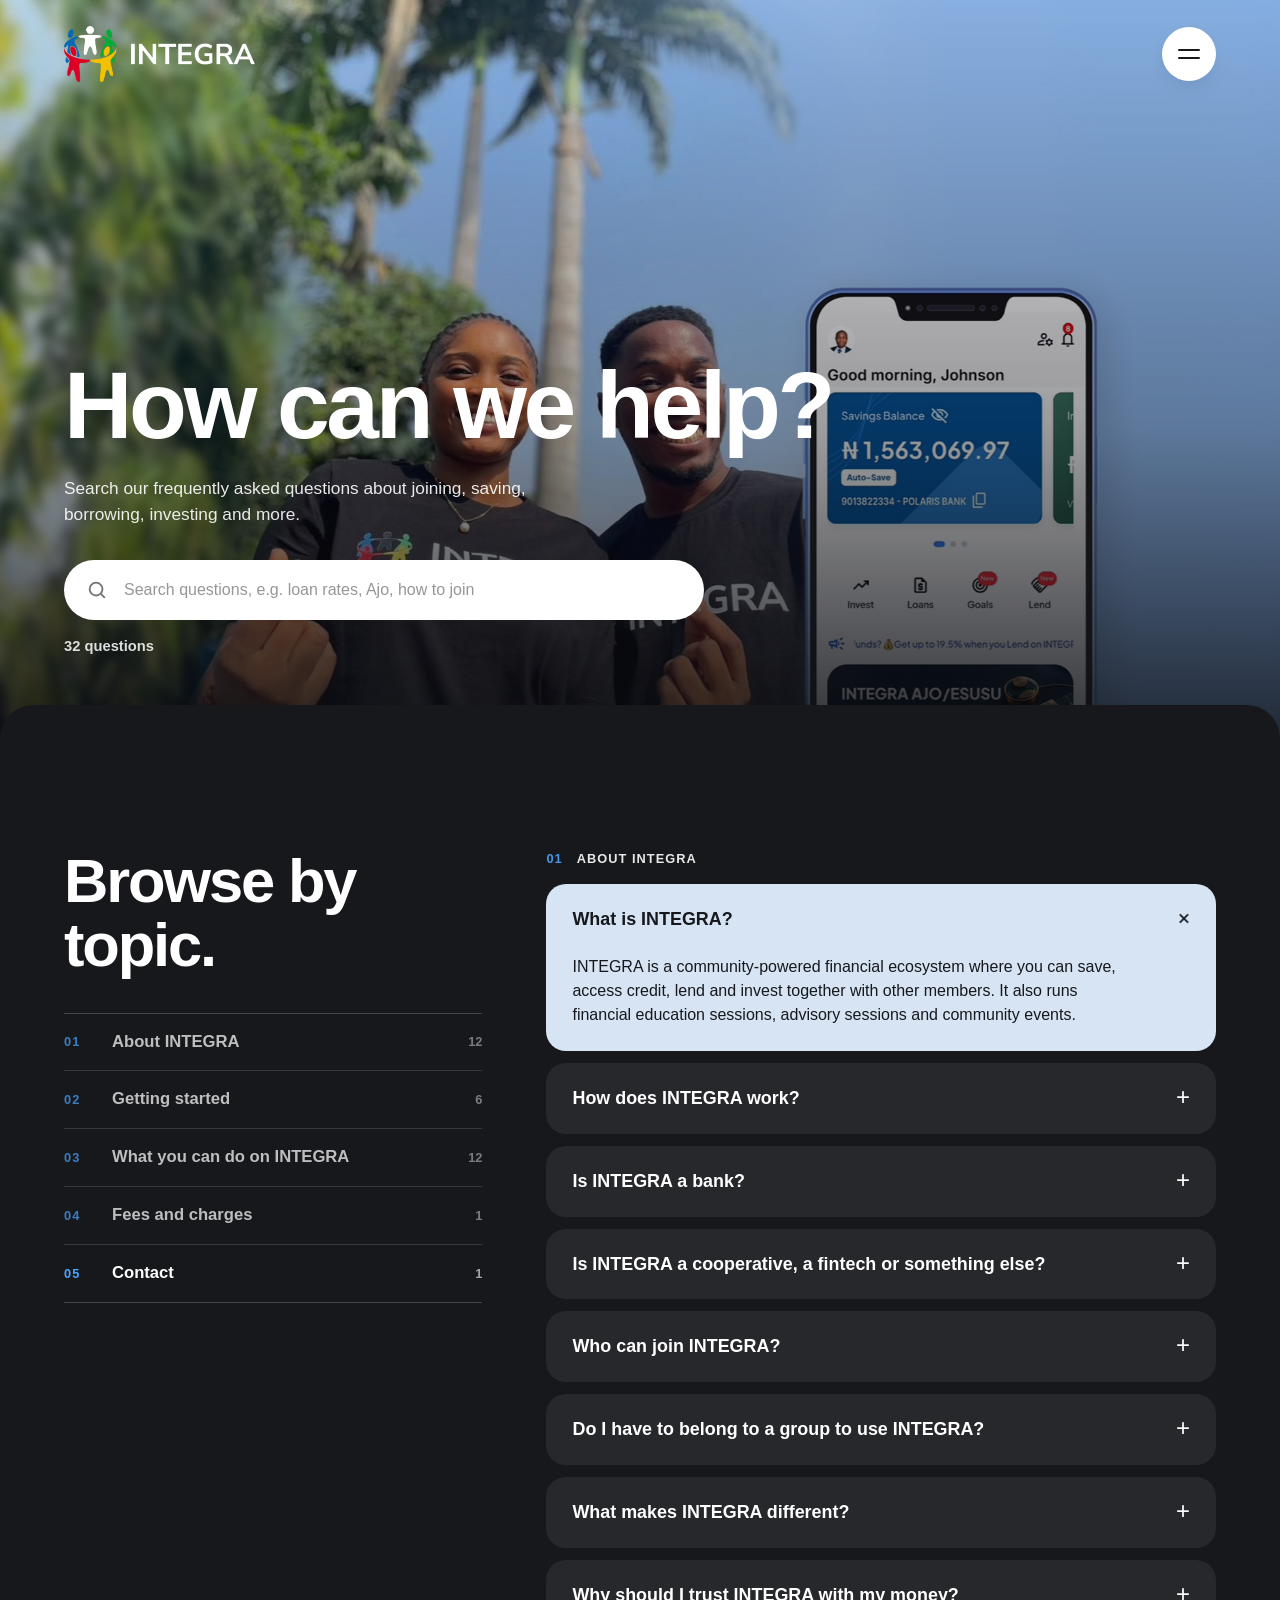
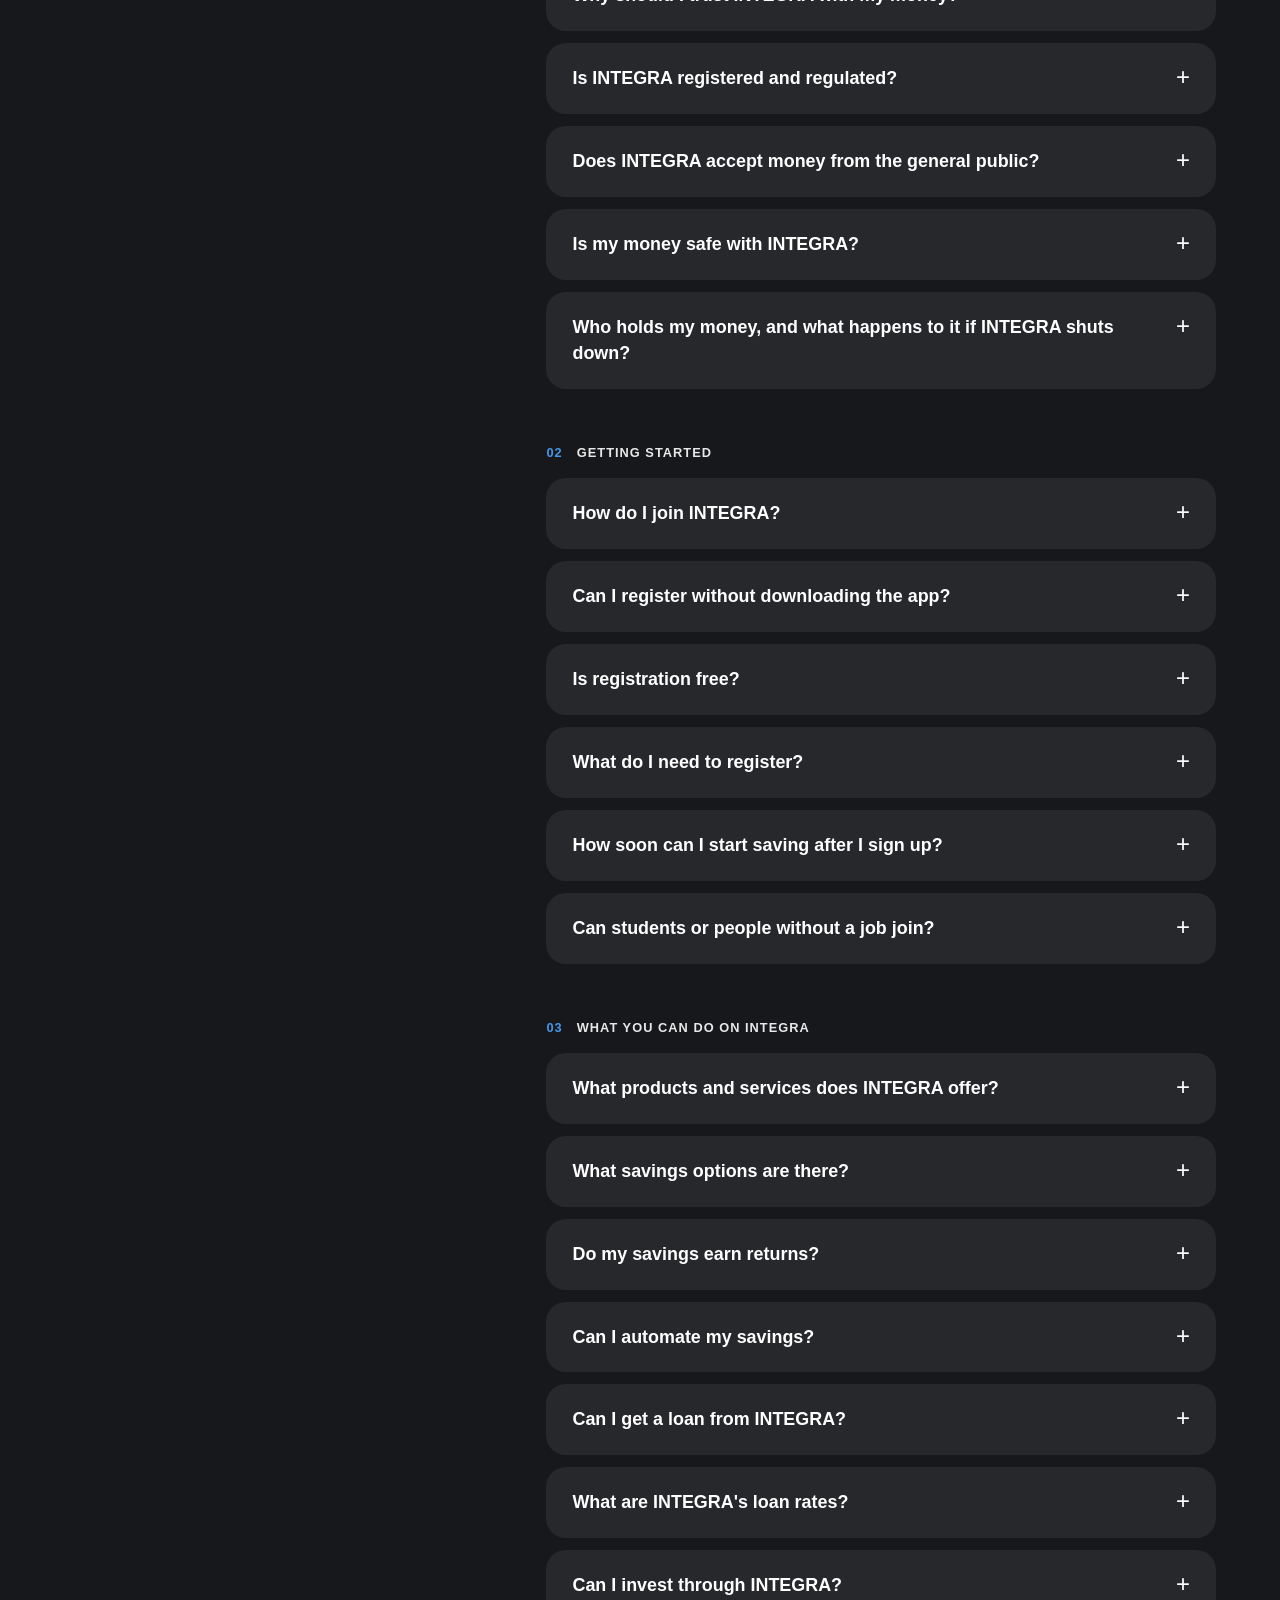
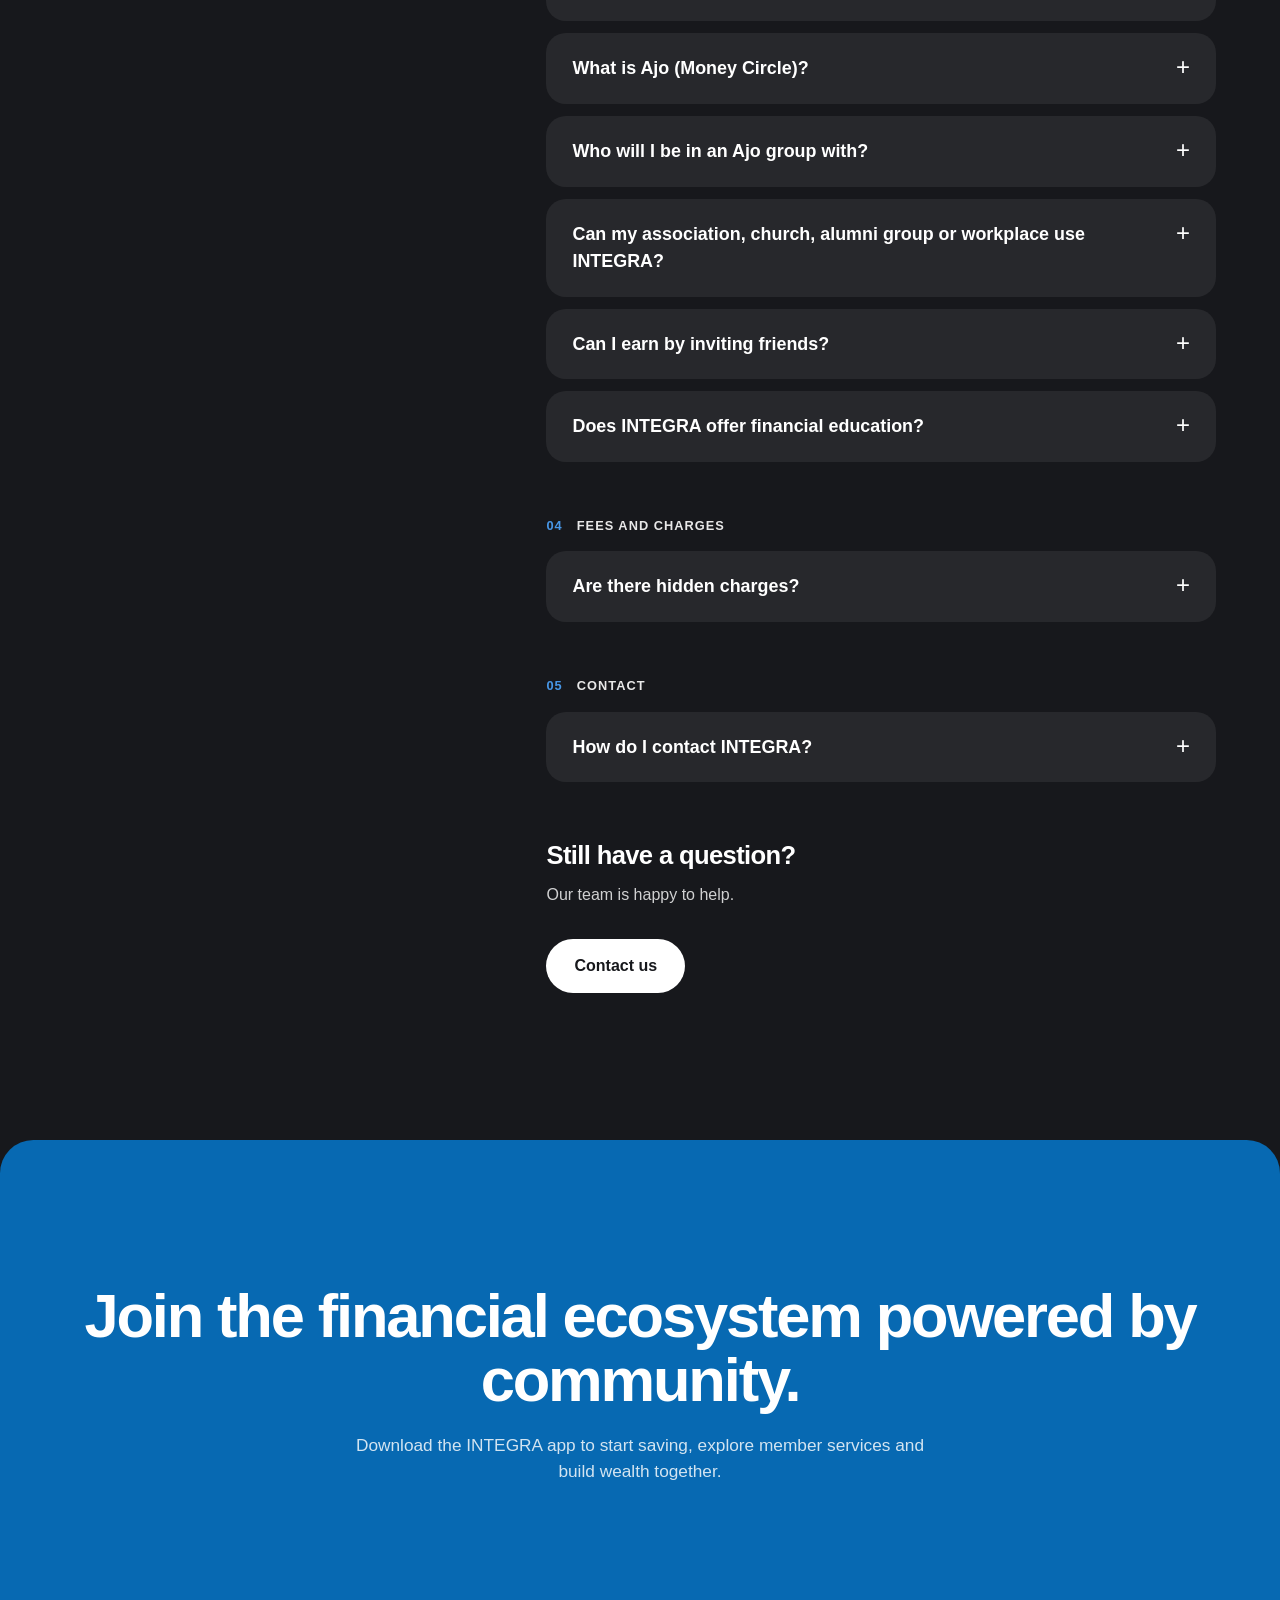
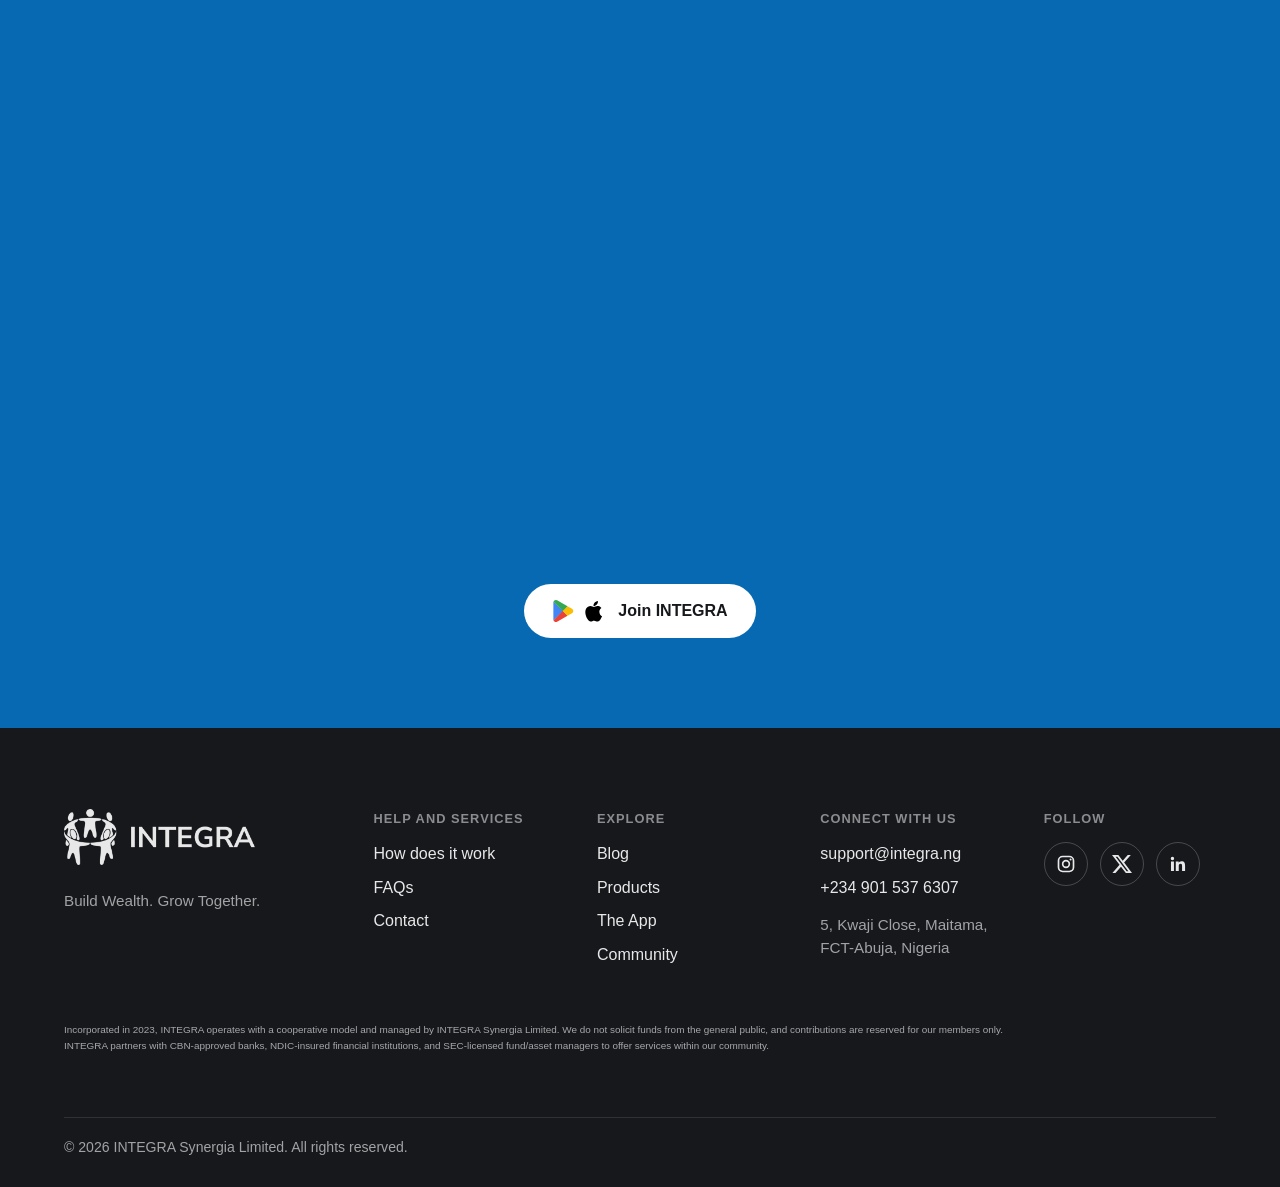
==== faq.html @ 20a22e6a "faq add" ====
<!doctype html>
<html lang="en">
<head>
<meta charset="utf-8">
<meta name="viewport" content="width=device-width,initial-scale=1,viewport-fit=cover">
<title>FAQs | INTEGRA</title>
<meta name="description" content="Answers to common questions about INTEGRA: joining, savings, loans, investments, Ajo money circles, fees and how to contact us.">
<link rel="icon" href="https://re-integra.vercel.app/integra-icon-colour.svg">
<link rel="preconnect" href="https://fonts.googleapis.com">
<link rel="preconnect" href="https://fonts.gstatic.com" crossorigin>
<link rel="stylesheet" href="https://fonts.googleapis.com/css2?family=Plus+Jakarta+Sans:wght@400;500;600;700&display=swap">
<link rel="stylesheet" href="integra-coop.css">
<link rel="stylesheet" href="faq.css">
</head>
<body>

<header class="top">
  <a class="brand" href="index.html" aria-label="INTEGRA CO-OP home"><img src="integra-lockup-reversed-white-figure.png" alt="" aria-hidden="true"></a>
  <button class="burger" id="burger" aria-label="Open menu" aria-expanded="false"><i></i><i></i></button>
</header>

<!-- MENU -->
<div class="menu" id="menu" role="dialog" aria-label="Menu">
  <div class="m-in">
    <div class="m-cards">
      <a class="m-card m-it" href="#" data-go="stories"><i class="cover" style="background-image:var(--img-event)"></i><span>Meet The Community</span></a>
      <a class="m-card m-it" href="#" data-go="belief"><i class="cover" style="background-image:var(--img-group)"></i><span>How INTEGRA Works</span></a>
      <a class="m-card m-it" href="#" data-go="app"><img src="invest1.jpg" alt="Loan illustration" style="vertical-align: top;"><span>The INTEGRA App</span></a>
    </div>
    <div class="m-cols">
      <div><h4 class="m-it">Explore</h4>
        <a class="m-it" href="#" data-go="hero">Home</a><a class="m-it" href="#" data-go="reach">About Us</a><a class="m-it" href="#" data-go="paths">Products</a>
        <a class="m-it" href="#" data-go="pillars">Community</a><a class="m-it" href="https://integra.ng/blog.html" target="_blank" rel="noopener">Blog</a><a class="m-it" href="contact.html">Contact</a></div>
      <div><h4 class="m-it">Get started</h4>
        <button class="m-it join-integra" type="button">Join INTEGRA</button>
        <h4 class="m-it" style="margin-top:14px">Follow</h4>
        <a class="m-it" href="https://www.instagram.com/integra_ng/" target="_blank" rel="noopener">Instagram</a><a class="m-it" href="https://www.linkedin.com/company/integrang/" target="_blank" rel="noopener">LinkedIn</a></div>
    </div>
  </div>
</div>

<div class="join-modal" id="joinModal" role="dialog" aria-modal="true" aria-labelledby="joinModalTitle" hidden>
  <button class="join-modal-backdrop" type="button" aria-label="Close app options"></button>
  <div class="join-modal-card">
    <button class="join-modal-close" type="button" aria-label="Close">×</button>
    <h2 id="joinModalTitle">Join INTEGRA</h2>
    <p>Choose your app store to download the INTEGRA app and get started.</p>
    <div class="join-modal-options">
      <a href="https://play.google.com/store/apps/details?id=ng.integra.app&hl=en" target="_blank" rel="noopener">
        <img src="play-store.svg" alt="" aria-hidden="true">
        <span><small>Download for</small>Android</span>
      </a>
      <a href="https://apple.co/4t9nuV" target="_blank" rel="noopener">
        <img class="apple-icon" src="apple-store.svg" alt="" aria-hidden="true">
        <span><small>Download for</small>iOS</span>
      </a>
    </div>
  </div>
</div>

<main id="main">

<!-- HERO + SEARCH -->
<section id="faq-hero">
  <div class="hero-photo"><i class="cover" style="background-image:var(--img-event)"></i></div>
  <div class="hero-dim"></div>
  <div class="hero-copy">
    <h1>How can we help?</h1>
    <p class="lede">Search our frequently asked questions about joining, saving, borrowing, investing and more.</p>
    <form class="faq-search" role="search" onsubmit="return false">
      <svg class="s-icon" viewBox="0 0 24 24" aria-hidden="true" focusable="false" fill="none" stroke="currentColor" stroke-width="2" stroke-linecap="round" stroke-linejoin="round"><circle cx="11" cy="11" r="7"/><path d="m20 20-3.5-3.5"/></svg>
      <input id="faqSearch" type="search" placeholder="Search questions, e.g. loan rates, Ajo, how to join" autocomplete="off" spellcheck="false" aria-label="Search frequently asked questions" aria-controls="faqList">
      <button class="faq-clear" id="faqClear" type="button" aria-label="Clear search" hidden>×</button>
    </form>
    <p class="faq-status" id="faqStatus" role="status" aria-live="polite">32 questions</p>
  </div>
</section>

<!-- QUESTIONS -->
<section id="faqs" class="sec top-round">
  <aside class="faq-side">
    <h2>Browse by topic.</h2>
    <nav class="faq-nav" aria-label="FAQ topics">
        <a href="#about" data-cat="about" aria-current="false"><span>01</span>About INTEGRA<em>12</em></a>
        <a href="#getting-started" data-cat="getting-started" aria-current="false"><span>02</span>Getting started<em>6</em></a>
        <a href="#products" data-cat="products" aria-current="false"><span>03</span>What you can do on INTEGRA<em>12</em></a>
        <a href="#fees" data-cat="fees" aria-current="false"><span>04</span>Fees and charges<em>1</em></a>
        <a href="#contact" data-cat="contact" aria-current="false"><span>05</span>Contact<em>1</em></a>
    </nav>
  </aside>

  <div id="faqList">
    <div class="faq-empty" id="faqEmpty" hidden>
      <h3>No results for “<span id="faqEmptyTerm"></span>”</h3>
      <p>Try a different word, or send us your question and the team will get back to you.</p>
      <div class="btns"><a class="btn btn-light" href="contact.html">Contact us</a></div>
    </div>
    <section class="faq-group" id="about" data-cat="about">
      <h3 class="faq-cat"><span>01</span>About INTEGRA</h3>
      <div class="q open"><button type="button" aria-expanded="true" aria-controls="a1"><span class="qt">What is INTEGRA?</span><b>+</b></button><div class="a" id="a1"><p>INTEGRA is a community-powered financial ecosystem where you can save, access credit, lend and invest together with other members. It also runs financial education sessions, advisory sessions and community events.</p></div></div>
      <div class="q"><button type="button" aria-expanded="false" aria-controls="a2"><span class="qt">How does INTEGRA work?</span><b>+</b></button><div class="a" id="a2"><p>You create an account in the app, save, pick a goal or a product, and automate it. You also have access to a community, the financial workshops and the advisory sessions to keep you on track.<br>Members save side by side, borrow from a pool they also contribute to, and invest together in vetted deals.</p></div></div>
      <div class="q"><button type="button" aria-expanded="false" aria-controls="a3"><span class="qt">Is INTEGRA a bank?</span><b>+</b></button><div class="a" id="a3"><p>No. INTEGRA is not a commercial bank. It partners with CBN-approved banks, NDIC-insured financial institutions and SEC-licensed fund or asset managers to offer services within its community.</p></div></div>
      <div class="q"><button type="button" aria-expanded="false" aria-controls="a4"><span class="qt">Is INTEGRA a cooperative, a fintech or something else?</span><b>+</b></button><div class="a" id="a4"><p>INTEGRA operates under a cooperative model and is managed by INTEGRA Synergia Limited, which was incorporated in 2023.</p></div></div>
      <div class="q"><button type="button" aria-expanded="false" aria-controls="a5"><span class="qt">Who can join INTEGRA?</span><b>+</b></button><div class="a" id="a5"><p>Anyone who gives accurate personal and identification details and agrees to INTEGRA's rules. Groups such as cooperatives, unions, professional networks, faith-based groups, workplace groups, alumni groups and social or investment clubs can also use INTEGRA. Each product has its own eligibility rules.</p></div></div>
      <div class="q"><button type="button" aria-expanded="false" aria-controls="a6"><span class="qt">Do I have to belong to a group to use INTEGRA?</span><b>+</b></button><div class="a" id="a6"><p>No. You can use the products available to your account on your own. Some group products and programmes have their own requirements.</p></div></div>
      <div class="q"><button type="button" aria-expanded="false" aria-controls="a7"><span class="qt">What makes INTEGRA different?</span><b>+</b></button><div class="a" id="a7"><p>It puts savings, credit, lending, investment opportunities, financial education and community in one app, so you save and borrow alongside people working toward similar goals.</p></div></div>
      <div class="q"><button type="button" aria-expanded="false" aria-controls="a8"><span class="qt">Why should I trust INTEGRA with my money?</span><b>+</b></button><div class="a" id="a8"><p>INTEGRA was incorporated in 2023 and is managed by INTEGRA Synergia Limited. We currently have 500+ members and our loans have performed 100% since it started. Every product has its own terms and risks, so read them before you commit money.</p></div></div>
      <div class="q"><button type="button" aria-expanded="false" aria-controls="a9"><span class="qt">Is INTEGRA registered and regulated?</span><b>+</b></button><div class="a" id="a9"><p>INTEGRA was incorporated in 2023 and is managed by INTEGRA Synergia Limited.<br>INTEGRA has a Money Lenders License and also registered to perform as a cooperative.</p></div></div>
      <div class="q"><button type="button" aria-expanded="false" aria-controls="a10"><span class="qt">Does INTEGRA accept money from the general public?</span><b>+</b></button><div class="a" id="a10"><p>No. Contributions are reserved for members only, and INTEGRA does not solicit funds from the general public.</p></div></div>
      <div class="q"><button type="button" aria-expanded="false" aria-controls="a11"><span class="qt">Is my money safe with INTEGRA?</span><b>+</b></button><div class="a" id="a11"><p>Yes. Your funds are protected with bank-grade security on the app, held with licensed custodians, and never mixed with INTEGRA's operational funds.</p></div></div>
      <div class="q"><button type="button" aria-expanded="false" aria-controls="a12"><span class="qt">Who holds my money, and what happens to it if INTEGRA shuts down?</span><b>+</b></button><div class="a" id="a12"><p>INTEGRA partners with CBN-approved banks, NDIC-insured financial institutions, and SEC-licensed fund/asset managers to offer services within our community.</p></div></div>
    </section>
    <section class="faq-group" id="getting-started" data-cat="getting-started">
      <h3 class="faq-cat"><span>02</span>Getting started</h3>
      <div class="q"><button type="button" aria-expanded="false" aria-controls="a13"><span class="qt">How do I join INTEGRA?</span><b>+</b></button><div class="a" id="a13"><p>Download the INTEGRA app from the Google Play Store or Apple App Store. Create your account, enter your personal details and complete identity verification.</p></div></div>
      <div class="q"><button type="button" aria-expanded="false" aria-controls="a14"><span class="qt">Can I register without downloading the app?</span><b>+</b></button><div class="a" id="a14"><p>Yes. You can register on the web app at <a href="https://integra.ng/app" target="_blank" rel="noopener">integra.ng/app</a>. Note that the features on the web app are few, so for a full experience, we recommend you download the app.</p></div></div>
      <div class="q"><button type="button" aria-expanded="false" aria-controls="a15"><span class="qt">Is registration free?</span><b>+</b></button><div class="a" id="a15"><p>Yes. There is no registration fee. Charges on specific products are separate and shown in each product's terms.</p></div></div>
      <div class="q"><button type="button" aria-expanded="false" aria-controls="a16"><span class="qt">What do I need to register?</span><b>+</b></button><div class="a" id="a16"><p>Basic personal information. You may also be asked for extra documents to verify your identity or further authenticate your credit score/financial history.</p></div></div>
      <div class="q"><button type="button" aria-expanded="false" aria-controls="a17"><span class="qt">How soon can I start saving after I sign up?</span><b>+</b></button><div class="a" id="a17"><p>You can log in to your dashboard straight away. Your INTEGRA account number appears there within a few minutes, though in rare cases it can take a few hours. Your membership becomes fully active once the account number is issued.</p></div></div>
      <div class="q"><button type="button" aria-expanded="false" aria-controls="a18"><span class="qt">Can students or people without a job join?</span><b>+</b></button><div class="a" id="a18"><p>People at different stages of their financial journey can create an account, subject to current onboarding rules. Access to specific products depends on each product's eligibility requirements.</p></div></div>
    </section>
    <section class="faq-group" id="products" data-cat="products">
      <h3 class="faq-cat"><span>03</span>What you can do on INTEGRA</h3>
      <div class="q"><button type="button" aria-expanded="false" aria-controls="a19"><span class="qt">What products and services does INTEGRA offer?</span><b>+</b></button><div class="a" id="a19"><p>INTEGRA offers:<br>- Savings: Personal Savings with Dividends, Goal Savings, AutoSave and Member Fixed Savings (MFS)<br>- Group saving: Money Circle (Ajo/Esusu) and Shared Accounts<br>- Borrowing and lending: personal loans, business loans and Lend &amp; Earn<br>- Learning: MoneyWise, Open House sessions, Business LaunchPad, Wealth Seminars, Financial Advisory Sessions and the #IntentionalYou series<br>- Refer &amp; Earn, and INTEGRA for Groups for organisations</p></div></div>
      <div class="q"><button type="button" aria-expanded="false" aria-controls="a20"><span class="qt">What savings options are there?</span><b>+</b></button><div class="a" id="a20"><p>Personal Savings with Dividends builds your savings over time and pays dividends yearly.<br>Goal Savings helps you save toward a target such as rent or school fees.<br>AutoSave automates your contributions with tenured returns.<br>Member Fixed Savings (MFS) lets you set aside an amount for a chosen period with interests.</p></div></div>
      <div class="q"><button type="button" aria-expanded="false" aria-controls="a21"><span class="qt">Do my savings earn returns?</span><b>+</b></button><div class="a" id="a21"><p>Yes. Savings with Dividends pays yearly dividends that depend on INTEGRA's annual performance, and the average over the past three years has been 22%. Goal Savings is 18% and Member Fixed Savings (MFS) is up to 22.5%, subject to product terms. Note that rates can change for members, so confirm the current rate in the app before you save.</p></div></div>
      <div class="q"><button type="button" aria-expanded="false" aria-controls="a22"><span class="qt">Can I automate my savings?</span><b>+</b></button><div class="a" id="a22"><p>AutoSave lets you pick an amount and a schedule and authorise INTEGRA to deduct it, so saving happens automatically.</p></div></div>
      <div class="q"><button type="button" aria-expanded="false" aria-controls="a23"><span class="qt">Can I get a loan from INTEGRA?</span><b>+</b></button><div class="a" id="a23"><p>Eligible members can, after an assessment. Approval is not automatic. For a personal loan you need an active account, completed identity verification and at least six months of consistent savings.</p></div></div>
      <div class="q"><button type="button" aria-expanded="false" aria-controls="a24"><span class="qt">What are INTEGRA's loan rates?</span><b>+</b></button><div class="a" id="a24"><p>Personal loans for members are priced at 1.5% per month and business loans at 4% per month, subject to the loan agreement/collateral/guarantor, fees and repayment terms.</p></div></div>
      <div class="q"><button type="button" aria-expanded="false" aria-controls="a25"><span class="qt">Can I invest through INTEGRA?</span><b>+</b></button><div class="a" id="a25"><p>INTEGRA offers selected investment and lending opportunities as they become available, such as pooled investments in vetted businesses, sustainable ventures and financial instruments, and Lend &amp; Earn. Each has its own terms and eligibility. INTEGRA guarantees all lending, earning and Ajo payouts.</p></div></div>
      <div class="q"><button type="button" aria-expanded="false" aria-controls="a26"><span class="qt">What is Ajo (Money Circle)?</span><b>+</b></button><div class="a" id="a26"><p>Ajo is a group savings arrangement where members contribute on a schedule and take turns receiving the pooled amount. If 10 people each contribute ₦100,000, the member whose turn it is receives ₦1,000,000. Ajo does not pay interest.</p></div></div>
      <div class="q"><button type="button" aria-expanded="false" aria-controls="a27"><span class="qt">Who will I be in an Ajo group with?</span><b>+</b></button><div class="a" id="a27"><p>People vetted by INTEGRA. Contributions, payout order and payment history are visible to everyone in the group.</p></div></div>
      <div class="q"><button type="button" aria-expanded="false" aria-controls="a28"><span class="qt">Can my association, church, alumni group or workplace use INTEGRA?</span><b>+</b></button><div class="a" id="a28"><p>Yes. INTEGRA for Groups is for cooperatives, associations, alumni groups, faith-based groups, workplace groups and any organisation that collects contributions and lends to its members. It offers member dashboards, personalised savings accounts, loan management, contribution tracking and real-time reporting. Use the "Book A Demo" button on the website or email <a href="mailto:support@integra.ng">support@integra.ng</a>.</p></div></div>
      <div class="q"><button type="button" aria-expanded="false" aria-controls="a29"><span class="qt">Can I earn by inviting friends?</span><b>+</b></button><div class="a" id="a29"><p>Yes. Share your referral link, and you earn a cash reward when your friend joins and completes a first qualifying transaction. There is no limit on how many friends you can refer.</p></div></div>
      <div class="q"><button type="button" aria-expanded="false" aria-controls="a30"><span class="qt">Does INTEGRA offer financial education?</span><b>+</b></button><div class="a" id="a30"><p>Yes. MoneyWise webinars cover budgeting and growing net worth. There are also Open House sessions, Business LaunchPad for entrepreneurs, Wealth Seminars, one-on-one Financial Advisory Sessions and the #IntentionalYou series.</p></div></div>
    </section>
    <section class="faq-group" id="fees" data-cat="fees">
      <h3 class="faq-cat"><span>04</span>Fees and charges</h3>
      <div class="q"><button type="button" aria-expanded="false" aria-controls="a31"><span class="qt">Are there hidden charges?</span><b>+</b></button><div class="a" id="a31"><p>No Hidden Charges. Our system is transparent and all fees and charges are shown in each product's terms before you proceed. Check the terms and the transaction summary before you confirm anything.</p></div></div>
    </section>
    <section class="faq-group" id="contact" data-cat="contact">
      <h3 class="faq-cat"><span>05</span>Contact</h3>
      <div class="q"><button type="button" aria-expanded="false" aria-controls="a32"><span class="qt">How do I contact INTEGRA?</span><b>+</b></button><div class="a" id="a32"><p>Email <a href="mailto:support@integra.ng">support@integra.ng</a>, or call/WhatsApp <a href="tel:+2349015376307">+234 901 537 6307</a>. The office is at 5, Kwaji Close, Maitama, FCT-Abuja. Official social accounts are Instagram @INTEGRA.ng, X @INTEGRA_NG and LinkedIn INTEGRA.ng.</p></div></div>
    </section>

    <div class="faq-cta">
      <h3>Still have a question?</h3>
      <p>Our team is happy to help.</p>
      <div class="btns"><a class="btn btn-light" href="contact.html">Contact us</a></div>
    </div>
  </div>
</section>

<!-- JOIN -->
<section id="join" class="sec top-round">
  <h2>Join the financial ecosystem powered by community.</h2>
  <p class="lede">Download the INTEGRA app to start saving, explore member services and build wealth together.</p>
  <div class="join-img"><i class="cover" style="background-image:url(https://integra.ng/img30.webp)"></i></div>
  <div class="btns">
    <button class="btn btn-light join-integra" type="button"><img class="play-icon" src="play-store.svg" alt="" aria-hidden="true"><img class="apple-icon" src="apple-store.svg" alt="" aria-hidden="true">Join INTEGRA</button>
  </div>
</section>

<footer>
  <div class="f-grid">
    <div><a class="brand" href="index.html"><img src="integra-lockup-white.png" alt="INTEGRA"></a><p>Build Wealth. Grow Together.</p></div>
    <div><h4>Help and services</h4><a href="https://integra.ng/about.html" target="_blank" rel="noopener">How does it work</a><a href="faq.html">FAQs</a><a href="contact.html">Contact</a></div>
    <div><h4>Explore</h4><a href="https://integra.ng/blog.html" target="_blank" rel="noopener">Blog</a><a href="#" data-go="paths">Products</a><a href="#" data-go="app">The App</a><a href="#" data-go="pillars">Community</a></div>
    <div><h4>Connect with us</h4><a href="mailto:support@integra.ng">support@integra.ng</a><a href="tel:+2349015376307">+234 901 537 6307</a><p class="f-address">5, Kwaji Close, Maitama, FCT-Abuja, Nigeria</p></div>
    <div>
      <h4>Follow</h4>
      <div class="f-socials">
        <a href="https://www.instagram.com/integra_ng/" target="_blank" rel="noopener" aria-label="Instagram">
          <svg viewBox="0 0 24 24" aria-hidden="true" focusable="false"><rect x="3" y="3" width="18" height="18" rx="5" fill="none" stroke="currentColor" stroke-width="2"></rect><circle cx="12" cy="12" r="4" fill="none" stroke="currentColor" stroke-width="2"></circle><circle cx="17.5" cy="6.5" r="1.25" fill="currentColor"></circle></svg>
        </a>
        <a href="https://x.com/integra_ng" target="_blank" rel="noopener" aria-label="X">
          <svg viewBox="0 0 24 24" aria-hidden="true" focusable="false"><path fill="currentColor" d="M18.9 1.15h3.68l-8.04 9.19L24 22.85h-7.41l-5.8-7.58-6.64 7.58H.47l8.6-9.83L0 1.15h7.59l5.24 6.93zm-1.29 19.5h2.04L6.49 3.24H4.3z"></path></svg>
        </a>
        <a href="https://www.linkedin.com/company/integrang/" target="_blank" rel="noopener" aria-label="LinkedIn">
          <svg viewBox="0 0 24 24" aria-hidden="true" focusable="false"><path fill="currentColor" d="M20.45 20.45h-3.56v-5.57c0-1.33-.02-3.04-1.85-3.04-1.85 0-2.13 1.45-2.13 2.94v5.67H9.35V9h3.42v1.56h.05c.48-.9 1.64-1.85 3.38-1.85 3.62 0 4.29 2.38 4.29 5.47v6.27zM5.34 7.43a2.06 2.06 0 1 1 0-4.12 2.06 2.06 0 0 1 0 4.12zM3.56 9h3.56v11.45H3.56z"></path></svg>
        </a>
      </div>
    </div>
  </div>
  <div class="f-legal">
    <p style="max-width: 90%; text-wrap:wrap ;">Incorporated in 2023, INTEGRA operates with a cooperative model and managed by INTEGRA Synergia Limited. We do not solicit funds from the general public, and contributions are reserved for our members only.

<br>INTEGRA partners with CBN-approved banks, NDIC-insured financial institutions, and SEC-licensed fund/asset managers to offer services within our community.</p>
  </div>
  <div class="f-bot">&copy; 2026 INTEGRA Synergia Limited. All rights reserved.</div>
</footer>
</main>

<script src="faq.js" defer></script>
</body>
</html>
---- integra-coop.css ----
:root {
  --pale: #e5edf0;
  --paper: #f3f6f8;
  --soft: #d6e4f4;
  --black: #17181c;
  --blue: #0769b2;
  --sky: #4da5fd;
  --ink: #17181c;
  --font:
    "Montserrat", "Helvetica Neue", Arial, system-ui, sans-serif;
  --gx: max(clamp(20px, 5vw, 84px), env(safe-area-inset-left, 0px));
  --head: clamp(84px, 12svh, 110px);
  --ease: cubic-bezier(0.7, 0, 0.2, 1);
  --img-event: url("hero.jpg");
  --img-group: url(https://integra.ng/img30.webp);
}
* {
  box-sizing: border-box;
  margin: 0;
  padding: 0;
}
html {
  background: #17181c;
  overflow-x: clip;
  scrollbar-width: none;
  scroll-behavior: auto;
}
html::-webkit-scrollbar {
  display: none;
}
body {
  font-family: var(--font);
  color: var(--ink);
  overflow-x: clip;
  -webkit-font-smoothing: antialiased;
  line-height: 1.5;
}
a {
  color: inherit;
  text-decoration: none;
}
img {
  display: block;
}
:focus-visible {
  outline: 2px solid var(--sky);
  outline-offset: 3px;
}
h1,
h2 {
  font-weight: 600;
  letter-spacing: -0.035em;
  line-height: 1.04;
}
h1 {
  font-size: clamp(2.5rem, min(7.4vw, 12.5svh), 7rem);
}
h2 {
  font-size: clamp(1.9rem, min(4.8vw, 7.8svh), 4.4rem);
}
.lede {
  font-size: clamp(0.98rem, min(1.35vw, 2.5svh), 1.2rem);
  max-width: 34em;
  margin-top: clamp(0.8rem, 2.4svh, 1.4rem);
  opacity: 0.82;
  font-weight: 500;
}
.btns {
  display: flex;
  flex-wrap: wrap;
  gap: 12px;
  margin-top: clamp(1.2rem, 3.6svh, 2.2rem);
}
.btn {
  display: inline-flex;
  align-items: center;
  gap: 10px;
  height: 54px;
  padding: 0 26px;
  border-radius: 999px;
  font-weight: 600;
  font-size: 1rem;
  border: 2px solid transparent;
  transition:
    transform 0.35s var(--ease),
    background 0.3s,
    color 0.3s;
}
.btn:hover {
  transform: translateY(-2px);
}
.btn svg {
  width: 22px;
  height: 22px;
  flex: none;
}
.btn .play-icon {
  width: 22px;
  height: 22px;
  flex: none;
}
.btn-dark {
  background: var(--black);
  color: #fff;
}
.btn-dark .apple-icon {
  filter: invert(1);
}
.btn-dark:hover {
  background: var(--blue);
}
.btn-light {
  background: #fff;
  color: var(--ink);
}
.btn-light:hover {
  background: var(--soft);
}
.btn-line {
  border-color: currentColor;
}
.btn-line:hover {
  background: rgba(255, 255, 255, 0.14);
}
.cover {
  background-size: cover;
  background-position: center;
  background-repeat: no-repeat;
}

/* ---------- header / dots / menu ---------- */
.top {
  position: fixed;
  z-index: 130;
  top: 0;
  left: 0;
  right: 0;
  height: var(--head);
  display: flex;
  align-items: center;
  justify-content: space-between;
  padding: env(safe-area-inset-top, 0px) var(--gx) 0;
  pointer-events: none;
}
.top > * {
  pointer-events: auto;
}
.brand {
  display: flex;
  background: transparent;
  padding: 0;
  border-radius: 0;
  box-shadow: none;
}
.brand img {
  height: clamp(38px, 6.4svh, 56px);
  width: auto;
}
.apple-icon {
  width: 22px;
  height: 22px;
  margin-right: 2px;
  color: currentColor;
}
.burger {
  width: 54px;
  height: 54px;
  border-radius: 50%;
  border: 0;
  background: #fff;
  cursor: pointer;
  display: grid;
  place-content: center;
  gap: 6px;
  box-shadow: 0 8px 24px -14px rgba(23, 24, 28, 0.35);
}
.burger i {
  display: block;
  width: 22px;
  height: 2px;
  background: var(--ink);
  border-radius: 2px;
  transition: transform 0.6s var(--ease);
}
.burger.open i:first-child {
  transform: translateY(4px) rotate(45deg);
}
.burger.open i:last-child {
  transform: translateY(-4px) rotate(-45deg);
}
.dots {
  position: fixed;
  z-index: 60;
  right: clamp(8px, 1.6vw, 26px);
  top: 50%;
  transform: translateY(-50%);
  display: grid;
  gap: 14px;
}
.dots button {
  width: 7px;
  height: 7px;
  border-radius: 7px;
  border: 0;
  padding: 0;
  background: var(--ui, #fff);
  opacity: 0.35;
  cursor: pointer;
  transition:
    height 0.5s,
    opacity 0.5s,
    background 0.6s;
}
.dots button.on {
  height: 26px;
  opacity: 1;
}
.hint {
  position: fixed;
  z-index: 60;
  right: var(--gx);
  bottom: max(26px, env(safe-area-inset-bottom, 0px));
  font-size: 0.85rem;
  font-weight: 600;
  color: #fff;
  display: flex;
  align-items: center;
  gap: 12px;
  transition: opacity 0.5s;
}
.hint b {
  display: block;
  width: 1px;
  height: 38px;
  background: #fff;
  opacity: 0.6;
}

.menu {
  position: fixed;
  inset: 0;
  z-index: 110;
  background: #14151a;
  color: #fff;
  opacity: 0;
  visibility: hidden;
  transition:
    opacity 0.45s ease,
    visibility 0s 0.45s;
}
.menu.open {
  opacity: 1;
  visibility: visible;
  transition:
    opacity 0.45s ease,
    visibility 0s;
}
.m-card.m-it {
  transform: translateY(60px) scale(0.92);
}
.menu.open .m-card.m-it {
  transform: none;
}
.m-in {
  height: 100%;
  padding: calc(var(--head) + 2svh) var(--gx) 5svh;
  display: grid;
  grid-template-columns: minmax(0, 1.9fr) minmax(0, 1fr);
  gap: clamp(24px, 4.5vw, 72px);
  align-content: center;
}
.m-cards {
  display: flex;
  gap: clamp(10px, 1.4vw, 20px);
}
.m-card {
  position: relative;
  flex: 1;
  min-width: 0;
  height: min(52svh, 470px);
  border-radius: 24px;
  overflow: hidden;
  background: #23252d;
}
.m-card > i,
.m-card > img {
  position: absolute;
  inset: 0;
  width: 100%;
  height: 100%;
  object-fit: cover;
  transition: transform 1.2s var(--ease);
}
.m-card:hover > i,
.m-card:hover > img {
  transform: scale(1.06);
}
.m-card::after {
  content: "";
  position: absolute;
  inset: 0;
  background: linear-gradient(to top, rgba(10, 11, 16, 0.75), transparent 55%);
}
.m-card span {
  position: absolute;
  left: 18px;
  right: 18px;
  bottom: 16px;
  z-index: 2;
  font-weight: 600;
  font-size: 1.02rem;
  line-height: 1.25;
}
.m-cols {
  display: grid;
  grid-template-columns: 1fr 1fr;
  gap: clamp(18px, 3svh, 34px) clamp(18px, 2.5vw, 40px);
  align-content: start;
  align-self: center;
}
.m-cols div {
  display: grid;
  gap: 10px;
  align-content: start;
}
.m-cols h4 {
  font-size: 0.8rem;
  font-weight: 600;
  opacity: 0.5;
  letter-spacing: 0.08em;
  text-transform: uppercase;
  margin-bottom: 4px;
}
.m-cols a {
  font-size: clamp(1rem, 1.5vw, 1.3rem);
  font-weight: 600;
  opacity: 0.92;
  transition:
    opacity 0.3s,
    transform 0.4s var(--ease);
}
.m-cols a:hover {
  opacity: 1;
  transform: translateX(6px);
}
.m-cols button {
  width: fit-content;
  border: 0;
  padding: 0;
  background: none;
  color: #fff;
  font: 600 clamp(1rem, 1.5vw, 1.3rem) var(--font);
  opacity: 0.92;
  cursor: pointer;
  transition:
    opacity 0.3s,
    transform 0.4s var(--ease);
}
.m-cols button:hover {
  opacity: 1;
  transform: translateX(6px);
}
.m-it {
  opacity: 0;
  transform: translateY(40px);
  transition:
    opacity 0.5s,
    transform 0.5s;
}
.menu.open .m-it {
  opacity: 1;
  transform: none;
  transition:
    opacity 0.9s ease calc(0.3s + var(--i) * 0.07s),
    transform 1.1s var(--ease) calc(0.3s + var(--i) * 0.07s);
}

.join-modal {
  position: fixed;
  inset: 0;
  z-index: 220;
  display: grid;
  place-items: center;
  padding: 20px;
}
.join-modal[hidden] { display: none; }
.join-modal-backdrop {
  position: absolute;
  inset: 0;
  border: 0;
  background: rgba(10, 12, 40, 0.72);
  backdrop-filter: blur(10px);
}
.join-modal-card {
  position: relative;
  width: min(440px, 100%);
  border-radius: 24px;
  background: var(--paper);
  color: var(--ink);
  padding: clamp(28px, 5vw, 44px);
  box-shadow: 0 30px 90px rgba(0, 0, 0, 0.28);
}
.join-modal-card h2 {
  margin: 0 0 8px;
  font-size: clamp(1.8rem, 5vw, 2.8rem);
  letter-spacing: -0.04em;
}
.join-modal-card p { margin: 0 0 24px; opacity: 0.68; }
.join-modal-close {
  position: absolute;
  top: 14px;
  right: 14px;
  width: 38px;
  height: 38px;
  border: 0;
  border-radius: 50%;
  background: var(--paper);
  color: var(--ink);
  font-size: 24px;
  line-height: 1;
  cursor: pointer;
}
.join-modal-options {
  display: grid;
  grid-template-columns: 1fr 1fr;
  gap: 12px;
}
.join-modal-options a {
  display: flex;
  align-items: center;
  gap: 10px;
  min-height: 68px;
  border-radius: 14px;
  border: 1px solid rgba(23, 24, 28, 0.1);
  background: #fff;
  color: var(--ink);
  padding: 10px 14px;
  font-weight: 700;
  transition:
    border-color 0.2s ease,
    transform 0.2s ease;
}
.join-modal-options a:hover {
  border-color: var(--blue);
  transform: translateY(-2px);
}
.join-modal-options a:focus-visible {
  outline: 2px solid var(--blue);
  outline-offset: 3px;
}
.join-modal-options a img {
  width: 28px;
  height: 28px;
}
.join-modal-options a .apple-icon {
  width: 26px;
  height: 26px;
  color: #fff;
}
.join-modal-options small {
  display: block;
  font-size: 0.68rem;
  font-weight: 500;
  opacity: 0.68;
}
main,
.dots,
.hint,
.top .brand {
  transition:
    opacity 0.4s ease,
    visibility 0.4s ease;
}
body.menu-open main,
body.menu-open .dots,
body.menu-open .hint,
body.menu-open .top .brand {
  opacity: 0;
  visibility: hidden;
  pointer-events: none;
}

/* ---------- sections ---------- */
main {
  position: relative;
}
.sec {
  position: relative;
  z-index: 1;
}
.pin {
  position: sticky;
  top: 0;
  height: 100svh;
  overflow: hidden;
}
.top-round {
  border-radius: clamp(20px, 2.6vw, 36px) clamp(20px, 2.6vw, 36px) 0 0;
}
#stories,
#faq,
#join,
#pillars {
  margin-top: calc(-1 * clamp(20px, 2.6vw, 36px));
}
#pillars {
  background: var(--black);
  color: #fff;
  padding: clamp(90px, 16svh, 170px) var(--gx) clamp(120px, 20svh, 200px);
  overflow: hidden;
}
#pillars .lede {
  max-width: 30em;
}
.pil {
  display: grid;
  grid-template-columns: 1fr 1.25fr 1fr;
  gap: clamp(12px, 2vw, 28px);
  align-items: start;
  margin-top: clamp(36px, 8svh, 80px);
}
.pil figure {
  position: relative;
  border-radius: 28px;
  overflow: hidden;
  aspect-ratio: 4/5;
  background: #23252d;
}
.pil figure:nth-child(2) {
  aspect-ratio: 3/4;
}
.pil img,
.pil figure > i {
  position: absolute;
  left: 0;
  top: -9%;
  width: 100%;
  height: 118%;
  object-fit: cover;
  background-size: cover;
  background-position: center;
}
.pil figure::after {
  content: "";
  position: absolute;
  inset: 0;
  background: linear-gradient(to top, rgba(10, 11, 16, 0.8), transparent 55%);
}
.pil figcaption {
  position: absolute;
  z-index: 2;
  left: clamp(16px, 1.8vw, 28px);
  right: clamp(16px, 1.8vw, 28px);
  bottom: clamp(16px, 2.6svh, 28px);
}
.pil h3 {
  font-size: clamp(1.1rem, 1.8vw, 1.6rem);
  font-weight: 600;
  letter-spacing: -0.025em;
}
.pil p {
  margin-top: 0.4rem;
  font-size: 0.92rem;
  opacity: 0.85;
  font-weight: 500;
}
.wide {
  position: relative;
  margin: clamp(40px, 9svh, 90px) auto 0;
  width: min(100%, 1240px);
  aspect-ratio: 16/8;
  border-radius: 32px;
  overflow: hidden;
}
.wide i {
  position: absolute;
  left: 0;
  right: 0;
  top: 0;
  height: 100%;
  background-size: cover;
  background-position: center top;
}
.audiences {
  width: min(100%, 1100px);
  margin: clamp(72px, 12svh, 120px) auto 0;
}
.audiences > h2 {
  font-size: clamp(2rem, min(4.2vw, 7svh), 4rem);
}
.audiences > .lede {
  max-width: 38em;
}
.audience-list {
  display: grid;
  grid-template-columns: repeat(2, minmax(0, 1fr));
  column-gap: clamp(24px, 5vw, 72px);
  margin-top: clamp(28px, 5svh, 48px);
  border-top: 1px solid rgba(255, 255, 255, 0.2);
}
.audience-list article {
  display: grid;
  grid-template-columns: 2rem minmax(0, 1fr);
  gap: 16px;
  align-items: start;
  padding: 22px 0;
  border-bottom: 1px solid rgba(255, 255, 255, 0.2);
}
.audience-list article > span {
  padding-top: 0.25rem;
  color: var(--sky);
  font-size: 0.8rem;
  font-weight: 700;
  letter-spacing: 0.08em;
}
.audience-list h3 {
  font-size: clamp(1.05rem, 1.5vw, 1.3rem);
  font-weight: 600;
}
.audience-list p {
  margin-top: 0.35rem;
  font-size: 0.92rem;
  opacity: 0.72;
}
#faq {
  background: var(--black);
  color: #fff;
  padding: clamp(90px, 16svh, 160px) var(--gx) clamp(120px, 20svh, 200px);
  display: grid;
  grid-template-columns: minmax(0, 1fr) minmax(0, 1.6fr);
  gap: clamp(24px, 5vw, 80px);
  align-items: start;
}
.q {
  border-radius: 20px;
  background: rgba(255, 255, 255, 0.07);
  margin-bottom: 12px;
  transition:
    background 0.5s var(--ease),
    color 0.5s;
}
.q.open {
  background: #d6e4f4;
  color: var(--ink);
}
.q button {
  all: unset;
  box-sizing: border-box;
  cursor: pointer;
  width: 100%;
  display: flex;
  justify-content: space-between;
  gap: 20px;
  padding: 22px 26px;
  font-weight: 600;
  font-size: clamp(1rem, 1.4vw, 1.2rem);
}
.q button:focus-visible {
  outline: 2px solid var(--sky);
  outline-offset: 3px;
}
.q b {
  font-weight: 400;
  font-size: 1.5rem;
  line-height: 1;
  transition: transform 0.5s var(--ease);
}
.q.open b {
  transform: rotate(45deg);
}
.q .a {
  display: grid;
  grid-template-rows: 0fr;
  transition: grid-template-rows 0.6s var(--ease);
}
.q.open .a {
  grid-template-rows: 1fr;
}
.q .a p {
  overflow: hidden;
  padding: 0 26px;
  font-weight: 500;
  max-width: 38em;
}
.q.open .a p {
  padding-bottom: 24px;
}
.faq-more {
  display: inline-flex;
  align-items: center;
  gap: 0.55rem;
  margin-top: 10px;
  color: var(--sky);
  font-weight: 600;
}
.faq-more:hover {
  text-decoration: underline;
}
#join {
  margin-top: calc(-1 * clamp(20px, 2.6vw, 36px));
}

/* hero (stays put, next sections slide over it) */
#hero {
  position: sticky;
  top: 0;
  height: 100svh;
  z-index: 0;
  overflow: hidden;
  background: var(--black);
  color: #fff;
}
.hero-photo {
  position: absolute;
  left: 0;
  right: 0;
  top: -30%;
  height: 130%;
  will-change: transform;
}
.hero-photo i {
  position: absolute;
  inset: 0;
  background-position: 42% 78%;
}
.hero-dim {
  position: absolute;
  inset: 0;
  background: linear-gradient(
    to top,
    rgba(10, 11, 16, 0.84) 0%,
    rgba(10, 11, 16, 0.4) 42%,
    rgba(10, 11, 16, 0.1) 100%
  );
}
.hero-shade {
  position: absolute;
  inset: 0;
  background: #0a0b10;
  opacity: 0;
}
.hero-copy {
  position: absolute;
  left: var(--gx);
  right: var(--gx);
  bottom: clamp(36px, 9svh, 96px);
  will-change: transform, opacity;
}
.hero-copy h1 {
  max-width: 10.5em;
}
.hero-copy .lede {
  max-width: 30em;
  opacity: 0.9;
}
.pill {
  display: inline-flex;
  align-items: center;
  gap: 10px;
  height: 42px;
  padding: 0 18px 0 8px;
  border-radius: 999px;
  background: rgba(255, 255, 255, 0.16);
  backdrop-filter: blur(10px);
  -webkit-backdrop-filter: blur(10px);
  color: #fff;
  font-weight: 600;
  font-size: 0.92rem;
  margin-bottom: clamp(0.9rem, 3svh, 1.6rem);
}
.pill i {
  width: 26px;
  height: 26px;
  border-radius: 50%;
  background: var(--blue);
  display: grid;
  place-items: center;
}
.pill svg {
  width: 13px;
  height: 13px;
}

/* belief */
#belief {
  height: 250svh;
  background: #1a2a6c;
  color: #eef1f3;
}
.belief {
  height: 100%;
  display: grid;
  align-content: center;
  padding: var(--head) var(--gx) 70px;
}
.words {
  font-size: clamp(1.7rem, min(4.8vw, 8.4svh), 4.4rem);
  font-weight: 500;
  letter-spacing: -0.04em;
  line-height: 1.14;
  max-width: 20em;
}
.words > * {
  opacity: 0.15;
}
.sh {
  display: inline-block;
  width: 0;
  height: 0;
  margin: 0;
  vertical-align: -0.02em;
  opacity: 0;
  transform-origin: center;
  will-change: width, height, transform, opacity, border-radius;
}
.sh.r {
  border-radius: 50%;
  background: #dd0024;
}
.sh.y {
  border-radius: 1em;
  background: #f2c200;
}
.sh.b {
  border-radius: 1.1em 1.1em 0 0;
  background: #4da5fd;
}
.sh.g {
  border-radius: 0.24em;
  background: #22b35e;
}
.own {
  position: absolute;
  left: var(--gx);
  bottom: max(26px, env(safe-area-inset-bottom, 0px));
  font-weight: 600;
  font-size: 0.95rem;
  opacity: 0.6;
}

/* reach: image grows from the centre, stats appear on it */
#reach {
  height: 360svh;
  background: var(--black);
  color: #fff;
}
.reach-img {
  position: absolute;
  inset: 0;
  clip-path: inset(16% 22% 16% 22% round 28px);
  will-change: clip-path;
}
.reach-img i {
  position: absolute;
  left: 0;
  right: 0;
  top: -8%;
  height: 116%;
  background-position: center 40%;
  will-change: transform;
}
.veil {
  position: absolute;
  inset: 0;
  background: linear-gradient(
    to top,
    rgba(8, 10, 44, 0.82),
    rgba(8, 10, 44, 0.55)
  );
  opacity: 0;
}
.reach-copy {
  position: absolute;
  left: var(--gx);
  top: calc(var(--head) + 5svh);
  max-width: min(46em, 78vw);
  opacity: 0;
}
.stats4 {
  position: absolute;
  left: var(--gx);
  right: var(--gx);
  bottom: clamp(30px, 8svh, 86px);
  display: grid;
  grid-template-columns: repeat(4, 1fr);
  gap: clamp(14px, 2.4vw, 40px);
}
.stat {
  border-top: 1px solid rgba(255, 255, 255, 0.45);
  padding-top: clamp(0.6rem, 2svh, 1.1rem);
  opacity: 0;
}
.stat strong {
  display: block;
  font-size: clamp(2.1rem, min(5vw, 9svh), 4.6rem);
  font-weight: 600;
  letter-spacing: -0.04em;
  line-height: 1;
}
.stat span {
  display: block;
  margin-top: 0.55rem;
  font-size: clamp(0.82rem, 1.15vw, 1.02rem);
  opacity: 0.85;
  font-weight: 500;
  max-width: 14em;
}

/* paths */
#paths {
  height: 330svh;
  background: var(--pale);
}
.paths-head {
  position: absolute;
  left: var(--gx);
  right: var(--gx);
  top: calc(var(--head) + 1svh);
  display: flex;
  justify-content: space-between;
  align-items: flex-end;
  gap: 5vw;
}
.paths-head .lede {
  margin: 0;
  max-width: 24em;
}
.track {
  position: absolute;
  left: var(--gx);
  bottom: clamp(26px, 6svh, 60px);
  display: flex;
  gap: clamp(12px, 1.6vw, 24px);
  will-change: transform;
}
.pcard {
  position: relative;
  flex: none;
  height: min(65svh, 580px);
  aspect-ratio: 4/5;
  border-radius: 24px;
  overflow: hidden;
  background: var(--soft);
  color: #fff;
  will-change: transform, opacity;
}
.pcard img {
  position: absolute;
  inset: 0;
  width: 100%;
  height: 100%;
  object-fit: cover;
  transition: transform 1.2s var(--ease);
}
.pcard:hover img {
  transform: scale(1.05);
}
.pcard::after {
  content: "";
  position: absolute;
  inset: 0;
  background: linear-gradient(
    to top,
    rgba(10, 11, 16, 0.78),
    rgba(10, 11, 16, 0.05) 60%
  );
}
.pcard div {
  position: absolute;
  left: clamp(14px, 1.6vw, 24px);
  right: clamp(14px, 1.6vw, 24px);
  bottom: clamp(14px, 2.4svh, 24px);
  z-index: 2;
}
.pcard h3 {
  font-size: clamp(1.15rem, 1.9vw, 1.7rem);
  font-weight: 600;
  letter-spacing: -0.025em;
  line-height: 1.15;
}
.pcard p {
  font-size: clamp(0.82rem, 1vw, 0.95rem);
  margin: 0.4rem 0 0.8rem;
  font-weight: 500;
}
.pcard b {
  font-weight: 600;
  font-size: 0.9rem;
  border-bottom: 2px solid #fff;
  padding-bottom: 2px;
}
.pcard:nth-child(2) h3 {
  font-size: clamp(1.08rem, 1.8vw, 1.6rem);
}
.pcard:nth-child(2) p {
  font-size: clamp(0.78rem, 0.95vw, 0.9rem);
}
@media (hover: hover) and (pointer: fine) {
  .pcard p {
    max-height: 0;
    overflow: hidden;
    opacity: 0;
    transform: translateY(0.5rem);
    transition:
      max-height 0.3s ease,
      opacity 0.3s ease,
      transform 0.3s ease,
      margin 0.3s ease;
    margin: 0;
  }
  .pcard:hover p,
  .pcard:focus-visible p,
  .pcard:focus-within p {
    max-height: 6em;
    opacity: 0.88;
    transform: translateY(0);
    margin: 0.4rem 0 0.8rem;
  }
}

/* app */
#app {
  height: 760svh;
  background: #f27b18;
}
.split {
  height: 100%;
  display: grid;
  grid-template-columns: minmax(0, 1fr) minmax(340px, 0.85fr) minmax(0, 1fr);
  align-items: center;
  gap: clamp(20px, 4vw, 72px);
  padding: clamp(40px, 7svh, 76px) var(--gx);
}
.copy {
  display: grid;
}
.copy > div {
  grid-area: 1/1;
  opacity: 0;
  pointer-events: none;
  will-change: transform, opacity;
}
.app-mobile {
  display: none;
}
.app-headings {
  align-self: center;
}
.app-headings h2 {
  max-width: 8em;
  font-size: clamp(2.2rem, 4.1vw, 5rem);
  line-height: 0.98;
  letter-spacing: -0.055em;
}
.app-detail {
  display: grid;
  align-content: center;
  gap: clamp(18px, 4svh, 40px);
  min-width: 0;
  will-change: opacity;
}
.app-descriptions .lede {
  max-width: 23em;
  font-size: clamp(1rem, 1.25vw, 1.35rem);
  line-height: 1.5;
}
.ticks {
  display: flex;
  gap: 8px;
}
.app-controls {
  display: flex;
  align-items: center;
  gap: clamp(20px, 3vw, 36px);
}
.ticks i {
  height: 6px;
  width: 6px;
  border-radius: 6px;
  background: var(--ink);
  opacity: 0.25;
}
.phone-wrap {
  display: grid;
  place-items: center;
  min-height: 0;
  will-change: transform;
}
.phone {
  position: relative;
  height: min(90svh, 860px);
  aspect-ratio: 990 / 1920;
  max-width: 100%;
  border-radius: clamp(22px, 2.8vw, 36px);
  background: #17181c;
  padding: 9px;
  box-shadow: 0 40px 70px -35px rgba(23, 24, 28, 0.55);
}
.phone::before {
  content: "";
  position: absolute;
  top: 13px;
  left: 50%;
  width: 26%;
  height: 12px;
  border-radius: 10px;
  background: #17181c;
  transform: translateX(-50%);
  z-index: 3;
}
.screens {
  position: relative;
  width: 100%;
  height: 100%;
  border-radius: clamp(16px, 2.2vw, 28px);
  overflow: hidden;
  background: #fff;
}
.screen {
  position: absolute;
  inset: 0;
  padding: 0;
  background: #fff;
  overflow: hidden;
  opacity: 0;
  will-change: transform, opacity;
}
.screen img {
  position: absolute;
  inset: 0;
  width: 100%;
  height: 100%;
  object-fit: cover;
  object-position: top center;
  border-radius: inherit;
}

/* stories */
#stories {
  height: 280svh;
  background: var(--paper);
}
.stories-pin {
  position: sticky;
  top: 0;
  height: 100svh;
  overflow: hidden;
  padding: clamp(54px, 7.5svh, 92px) var(--gx) clamp(40px, 5svh, 60px);
  background: var(--paper);
}
.stories-pin h2 {
  position: relative;
  z-index: 1;
}
.stories-heading {
  position: relative;
  z-index: 1;
  display: flex;
  align-items: center;
  justify-content: space-between;
  gap: 20px;
}
.story-controls {
  display: flex;
  gap: 10px;
}
.story-controls button {
  display: grid;
  width: 44px;
  height: 44px;
  place-items: center;
  padding: 0;
  border: 0;
  border-radius: 50%;
  background: var(--blue);
  color: #fff;
  cursor: pointer;
  transition:
    background 0.2s ease,
    transform 0.2s ease;
}
.story-controls button:hover {
  background: var(--black);
  transform: scale(1.05);
}
.story-controls button:focus-visible {
  outline: 2px solid var(--blue);
  outline-offset: 3px;
}
.story-controls svg {
  width: 20px;
  height: 20px;
  fill: none;
  stroke: currentColor;
  stroke-width: 1.8;
  stroke-linecap: round;
  stroke-linejoin: round;
}
.cards3 {
  position: absolute;
  top: 51%;
  left: 0;
  display: flex;
  gap: clamp(12px, 2vw, 28px);
  align-items: center;
  width: max-content;
  will-change: transform;
}
.story-scrollbar {
  display: none;
}
.scard {
  position: relative;
  flex: none;
  width: clamp(280px, min(31vw, 49svh), 430px);
  aspect-ratio: 3/4;
  border-radius: 24px;
  overflow: hidden;
  background: var(--soft);
  color: #fff;
  will-change: transform, opacity;
}
.scard img,
.scard video {
  position: absolute;
  inset: 0;
  width: 100%;
  height: 100%;
  object-fit: cover;
  object-position: center 15%;
}
.scard video {
  background: #d6e4f4;
  cursor: pointer;
}
.scard::after {
  content: "";
  position: absolute;
  inset: 0;
  pointer-events: none;
  background: linear-gradient(
    to top,
    rgba(10, 11, 16, 0.82),
    rgba(10, 11, 16, 0) 58%
  );
  transition: opacity 0.25s ease;
}
.scard.is-playing::after {
  background: linear-gradient(
    to top,
    rgba(10, 11, 16, 0.68),
    rgba(10, 11, 16, 0) 44%
  );
}
.story-play {
  position: absolute;
  z-index: 3;
  top: 50%;
  left: 50%;
  display: grid;
  width: clamp(54px, 5vw, 72px);
  height: clamp(54px, 5vw, 72px);
  place-items: center;
  padding: 0;
  border: 0;
  border-radius: 50%;
  background: rgba(255, 255, 255, 0.96);
  color: #17181c;
  cursor: pointer;
  transform: translate(-50%, -50%);
  transition:
    transform 0.25s var(--ease),
    box-shadow 0.25s ease,
    background 0.25s ease,
    width 0.25s var(--ease),
    height 0.25s var(--ease);
}
.story-play:hover {
  transform: translate(-50%, -50%) scale(1.08);
  box-shadow: 0 8px 24px rgba(0, 0, 0, 0.24);
}
.scard.is-loading .story-play,
.scard.is-playing .story-play {
  top: auto;
  left: auto;
  right: clamp(12px, 1.4vw, 18px);
  bottom: clamp(14px, 2svh, 22px);
  width: 36px;
  height: 36px;
  background: rgba(23, 24, 28, 0.74);
  color: #fff;
  border: 1px solid rgba(255, 255, 255, 0.28);
  backdrop-filter: blur(8px);
  -webkit-backdrop-filter: blur(8px);
  transform: none;
}
.scard.is-loading .story-play:hover,
.scard.is-playing .story-play:hover {
  transform: scale(1.08);
  background: rgba(23, 24, 28, 0.92);
}
.story-play:focus-visible {
  outline: 3px solid #fff;
  outline-offset: 4px;
}
.story-play svg {
  width: 36%;
  height: 36%;
  fill: currentColor;
}
.scard.is-loading .story-play svg,
.scard.is-playing .story-play svg {
  width: 44%;
  height: 44%;
}
.story-icon-pause {
  display: none;
}
.scard.is-loading .story-icon-play,
.scard.is-playing .story-icon-play {
  display: none;
}
.scard.is-loading .story-icon-pause,
.scard.is-playing .story-icon-pause {
  display: block;
}
.story-video-status {
  position: absolute;
  z-index: 3;
  top: 16px;
  left: 16px;
  max-width: calc(100% - 32px);
  padding: 8px 12px;
  border-radius: 999px;
  background: rgba(23, 24, 28, 0.82);
  color: #fff;
  font-size: 0.78rem;
  line-height: 1.3;
}
.story-video-status:empty {
  display: none;
}
.scard div {
  position: absolute;
  left: clamp(14px, 1.6vw, 24px);
  right: clamp(14px, 1.6vw, 24px);
  bottom: clamp(14px, 2.2svh, 24px);
  z-index: 2;
  transition: padding-right 0.2s ease;
}
.scard.is-loading div,
.scard.is-playing div {
  padding-right: 46px;
}
.scard p {
  font-size: clamp(0.92rem, 1.25vw, 1.15rem);
  font-weight: 600;
  line-height: 1.3;
  letter-spacing: -0.01em;
}
.scard span {
  display: block;
  margin-top: 0.7rem;
  font-size: 0.9rem;
  opacity: 0.8;
  font-weight: 500;
}

/* join + footer */
#join {
  background: var(--blue);
  color: #fff;
  text-align: center;
  padding: clamp(90px, 16svh, 170px) var(--gx) clamp(60px, 10svh, 110px);
  overflow: hidden;
}
#join .lede {
  margin-left: auto;
  margin-right: auto;
}
.join-img {
  position: relative;
  width: min(100%, 1180px);
  aspect-ratio: 16/8.5;
  margin: clamp(28px, 6svh, 64px) auto 0;
  border-radius: 28px;
  overflow: hidden;
}
.join-img i {
  position: absolute;
  left: 0;
  right: 0;
  top: -12%;
  height: 124%;
  background-position: 30% 70%;
}
#join .btns {
  justify-content: center;
}
footer {
  position: relative;
  z-index: 1;
  background: var(--black);
  color: #fff;
  padding: clamp(48px, 9svh, 90px) var(--gx) 28px;
}
.f-grid {
  display: grid;
  grid-template-columns: 1.5fr repeat(4, 1fr);
  gap: clamp(24px, 4vw, 56px);
}
.f-grid .brand {
  display: inline-flex;
  box-shadow: none;
  background: transparent;
  padding: 0;
}
.f-grid p {
  margin-top: 1rem;
  opacity: 0.6;
  font-size: 0.95rem;
  max-width: 20em;
}
.f-grid .f-address {
  margin-top: 0.8rem;
  line-height: 1.55;
}
.f-grid h4 {
  font-size: 0.8rem;
  font-weight: 600;
  opacity: 0.5;
  letter-spacing: 0.08em;
  text-transform: uppercase;
  margin-bottom: 0.9rem;
}
.f-grid a {
  display: block;
  margin-bottom: 0.6rem;
  font-weight: 500;
  opacity: 0.9;
}
.f-grid a:hover {
  text-decoration: underline;
}
.f-socials {
  display: flex;
  align-items: center;
  gap: 12px;
}
.f-grid .f-socials a {
  display: grid;
  width: 44px;
  height: 44px;
  margin: 0;
  place-items: center;
  border: 1px solid rgba(255, 255, 255, 0.24);
  border-radius: 50%;
  transition:
    color 0.2s ease,
    background 0.2s ease,
    border-color 0.2s ease;
}
.f-socials a:hover {
  color: var(--black);
  background: #fff;
  border-color: #fff;
  text-decoration: none;
}
.f-socials svg {
  display: block;
  width: 20px;
  height: 20px;
}
.f-bot {
  margin-top: clamp(36px, 7svh, 70px);
  padding-top: 1.2rem;
  border-top: 1px solid rgba(255, 255, 255, 0.18);
  font-size: 0.88rem;
  opacity: 0.6;
}
.f-legal {
  max-width: none;
  margin-top: clamp(30px, 5svh, 48px);
  color: rgba(255, 255, 255, 0.62);
  font-size: 0.62rem;
  line-height: 1.65;
}
.f-legal p {
  white-space: nowrap;
}
@media (max-width: 1100px) {
  .f-legal p {
    white-space: normal;
  }
}

/* ---------- square / portrait / small ---------- */
@media (max-aspect-ratio: 6/5), (max-width: 780px) {
  .brand {
    padding: 0;
  }
  .brand img {
    height: 38px;
  }
  .pil {
    grid-template-columns: 1fr;
  }
  .pil figure:nth-child(n) {
    aspect-ratio: 4/5;
  }
  .audience-list {
    grid-template-columns: 1fr;
  }
  #faq {
    grid-template-columns: 1fr;
  }
  .wide {
    aspect-ratio: 4/3;
  }
  #app {
    height: auto;
    background: var(--paper);
  }
  #app > .pin {
    position: relative;
    height: auto;
    overflow: visible;
  }
  .split {
    display: none;
  }
  .app-mobile {
    display: block;
    position: relative;
  }
  .app-feature-step {
    position: relative;
    height: 215svh;
    margin-bottom: -100svh;
  }
  .app-feature-step:last-of-type {
    height: 115svh;
    margin-bottom: 0;
  }
  .app-feature {
    display: grid;
    position: sticky;
    top: 0;
    height: 100svh;
    min-height: 100svh;
    grid-template-rows: auto minmax(0, 1fr) auto;
    align-items: center;
    gap: clamp(10px, 1.6svh, 18px);
    padding: calc(var(--head) - 6px) var(--gx)
      max(20px, env(safe-area-inset-bottom, 0px));
    background: var(--feature-bg, #f3f6f8);
    color: var(--ink);
    border-radius: 28px 28px 0 0;
    box-shadow: 0 -16px 40px -12px rgba(23, 24, 28, 0.14);
  }
  .app-feature-step:first-of-type .app-feature {
    border-radius: 0;
    box-shadow: none;
  }
  .app-feature h2 {
    max-width: 12em;
    font-size: clamp(1.75rem, 7.2vw, 2.5rem);
    line-height: 1;
    letter-spacing: -0.05em;
  }
  .app-feature-heading {
    align-self: start;
  }
  .app-feature-index {
    display: block;
    margin-bottom: 6px;
    color: var(--blue);
    font-size: 0.75rem;
    font-weight: 700;
    letter-spacing: 0.12em;
  }
  .app-mobile-phone {
    justify-self: center;
    align-self: start;
    height: min(100%, 145vw, 560px);
    width: auto;
    aspect-ratio: 990 / 1920;
    border-radius: 28px;
    padding: 7px;
  }
  .app-mobile-phone::before {
    top: 6px;
    width: 22%;
    height: 9px;
  }
  .app-mobile-phone .screens {
    border-radius: 22px;
  }
  .app-mobile-ui {
    position: relative;
    width: 100%;
    height: 100%;
    overflow: hidden;
    padding: 0;
    background: #fff;
  }
  .app-mobile-ui img {
    position: absolute;
    inset: 0;
    width: 100%;
    height: 100%;
    object-fit: cover;
    object-position: top center;
  }
  .app-feature-copy {
    align-self: start;
    max-width: 34em;
    margin: 0;
    color: rgba(23, 24, 28, 0.75);
    font-size: clamp(0.92rem, 3.7vw, 1.08rem);
    line-height: 1.45;
  }
  .app-mobile-cta {
    position: relative;
    z-index: 6;
    padding: 40px var(--gx);
    background: var(--paper);
    text-align: center;
  }
  .app-mobile-cta .btn {
    justify-content: center;
  }
  h1 {
    font-size: clamp(2.2rem, min(11vw, 8svh), 4rem);
  }
  h2 {
    font-size: clamp(1.7rem, min(8vw, 5.6svh), 3rem);
  }
  .lede {
    font-size: clamp(0.9rem, 2.1svh, 1.05rem);
  }
  .paths-head {
    flex-direction: column;
    align-items: flex-start;
    gap: 0.6rem;
  }
  .paths-head .lede {
    display: none;
  }
  .pcard {
    height: min(62svh, 620px);
  }
  .stats4 {
    grid-template-columns: 1fr 1fr;
    row-gap: clamp(10px, 2.4svh, 22px);
  }
  .stat strong {
    font-size: clamp(1.8rem, min(9vw, 6svh), 3rem);
  }
  .reach-copy .lede {
    display: none;
  }
  .cards3 {
    position: relative;
    top: auto;
    left: auto;
    box-sizing: border-box;
    width: 100%;
    margin-top: clamp(16px, 3svh, 28px);
    padding: 0 max(var(--gx), calc((100% - min(82vw, 360px)) / 2)) 10px;
    gap: 14px;
    overflow-x: auto;
    overscroll-behavior-x: contain;
    scroll-snap-type: x mandatory;
    scroll-padding-inline: max(var(--gx), calc((100% - min(82vw, 360px)) / 2));
    scrollbar-width: none;
    transform: none !important;
  }
  .cards3::-webkit-scrollbar {
    display: none;
  }
  .story-scrollbar {
    position: relative;
    display: block;
    height: 4px;
    margin: 0 var(--gx);
    overflow: hidden;
    border-radius: 999px;
    background: rgba(7, 105, 178, 0.14);
  }
  .story-scrollbar span {
    display: block;
    width: 25%;
    height: 100%;
    border-radius: inherit;
    background: var(--blue);
    transition: transform 0.12s linear;
  }
  .wide i {
    background-position: center top;
  }
  .stories-pin {
    position: relative;
    display: block;
    height: auto;
    overflow: visible;
    padding: clamp(90px, 13svh, 120px) 0 56px;
  }
  .stories-heading {
    padding: 0 var(--gx);
    align-items: flex-start;
  }
  .story-controls {
    flex-shrink: 0;
    gap: 7px;
  }
  .story-controls button {
    width: 40px;
    height: 40px;
  }
  .scard {
    width: min(82vw, 360px);
    height: auto;
    max-height: none;
    aspect-ratio: 3/4;
    scroll-snap-align: center;
  }
  #stories {
    height: auto;
  }
  .m-in {
    height: 100%;
    min-height: 100%;
    grid-template-rows: auto auto;
    grid-template-columns: 1fr;
    align-content: start;
    gap: clamp(24px, 4svh, 36px);
    overflow-y: auto;
    padding: calc(var(--head) + 18px) var(--gx)
      max(32px, env(safe-area-inset-bottom, 0px));
  }
  .menu {
    background: var(--paper);
    color: var(--ink);
  }
  .m-cards {
    width: 100%;
    overflow-x: auto;
    gap: 12px;
    padding-bottom: 4px;
    scrollbar-width: none;
    scroll-snap-type: x mandatory;
  }
  .m-cards::-webkit-scrollbar {
    display: none;
  }
  .m-card {
    flex: 0 0 min(68vw, 260px);
    height: clamp(150px, 22svh, 210px);
    border-radius: 18px;
    scroll-snap-align: start;
  }
  .m-cols {
    grid-template-columns: 1fr 1fr;
    gap: 28px 20px;
    align-self: start;
  }
  .m-cols div {
    gap: 12px;
  }
  .m-cols h4 {
    color: var(--blue);
    opacity: 1;
  }
  .m-cols a {
    color: var(--ink);
  }
  .m-cols button {
    min-height: 44px;
    padding: 0 16px;
    border-radius: 999px;
    background: var(--blue);
    color: #fff;
  }
  .join-modal-card {
    padding: 30px 22px 24px;
    border-radius: 24px;
  }
  .join-modal-options {
    grid-template-columns: 1fr;
    gap: 10px;
  }
  .join-modal-options a {
    min-height: 62px;
    border-radius: 16px;
    padding: 12px 16px;
  }
  body.menu-open .top .brand {
    opacity: 0;
    visibility: hidden;
  }
  body.menu-open .top .burger {
    background: #fff;
  }
  .app-mobile-cta .btn {
    height: 52px;
  }
  .f-grid {
    grid-template-columns: 1fr 1fr;
    gap: 28px 20px;
  }
  .f-grid > div:first-child {
    grid-column: 1/-1;
  }
  .f-grid > div:last-child {
    grid-column: 1/-1;
  }
  .btn {
    height: 48px;
    padding: 0 20px;
  }
}
@media (max-height: 520px) {
  .lede,
  .hint {
    display: none;
  }
}
@media (prefers-reduced-motion: reduce) {
  .pcard img {
    transition-duration: 0.01ms;
  }
}


.audience-demo {
  align-self: center;
  justify-self: start;
  margin: 0;
}
---- faq.css ----
/* FAQ page: only what the shared integra-coop.css doesn't already cover.
   The question cards (.q, .a, .q.open, .faq-more) come from integra-coop.css untouched. */

#faq-hero {
  position: relative;
  height: min(82svh, 760px);
  min-height: 520px;
  overflow: hidden;
  background: var(--black);
  color: #fff;
}
#faq-hero .hero-photo {
  top: 0;
  height: 100%;
}
#faq-hero .hero-copy {
  z-index: 2;
}
#faq-hero .hero-copy h1 {
  max-width: none;
}

.faq-search {
  position: relative;
  width: min(100%, 640px);
  margin-top: clamp(1.2rem, 3.6svh, 2.2rem);
}
.faq-search .s-icon {
  position: absolute;
  left: 22px;
  top: 50%;
  width: 22px;
  height: 22px;
  transform: translateY(-50%);
  color: var(--ink);
  opacity: 0.6;
  pointer-events: none;
}
.faq-search input {
  width: 100%;
  height: 60px;
  padding: 0 60px 0 58px;
  border: 2px solid transparent;
  border-radius: 999px;
  background: #fff;
  color: var(--ink);
  font: 500 1rem var(--font);
  transition: border-color 0.2s ease;
  -webkit-appearance: none;
  appearance: none;
}
.faq-search input::placeholder {
  color: var(--ink);
  opacity: 0.45;
}
.faq-search input::-webkit-search-cancel-button {
  display: none;
}
.faq-search input:focus {
  outline: none;
  border-color: var(--sky);
}
.faq-clear {
  position: absolute;
  right: 10px;
  top: 50%;
  display: grid;
  width: 40px;
  height: 40px;
  place-items: center;
  padding: 0;
  border: 0;
  border-radius: 50%;
  background: var(--paper);
  color: var(--ink);
  font-size: 22px;
  line-height: 1;
  cursor: pointer;
  transform: translateY(-50%);
  transition: background 0.2s ease;
}
.faq-clear:hover {
  background: var(--soft);
}
.faq-clear[hidden] {
  display: none;
}
.faq-status {
  margin-top: 0.9rem;
  min-height: 1.4em;
  font-size: 0.92rem;
  font-weight: 600;
  opacity: 0.85;
}

/* ---------- questions ---------- */
#faqs {
  position: relative;
  z-index: 1;
  margin-top: calc(-1 * clamp(20px, 2.6vw, 36px));
  background: var(--black);
  color: #fff;
  padding: clamp(90px, 16svh, 160px) var(--gx) clamp(120px, 20svh, 200px);
  display: grid;
  grid-template-columns: minmax(0, 1fr) minmax(0, 1.6fr);
  gap: clamp(24px, 5vw, 80px);
  align-items: start;
}
.faq-side {
  position: sticky;
  top: calc(var(--head) + 2svh);
}
.faq-nav {
  margin-top: clamp(24px, 4svh, 40px);
  border-top: 1px solid rgba(255, 255, 255, 0.2);
}
.faq-nav a {
  display: grid;
  grid-template-columns: 2rem minmax(0, 1fr) auto;
  gap: 16px;
  align-items: center;
  padding: 16px 0;
  border-bottom: 1px solid rgba(255, 255, 255, 0.2);
  font-weight: 600;
  font-size: clamp(1rem, 1.3vw, 1.15rem);
  opacity: 0.72;
  transition:
    opacity 0.3s,
    transform 0.4s var(--ease);
}
.faq-nav a span {
  color: var(--sky);
  font-size: 0.8rem;
  font-weight: 700;
  letter-spacing: 0.08em;
}
.faq-nav a em {
  font-style: normal;
  font-size: 0.8rem;
  opacity: 0.6;
}
.faq-nav a:hover,
.faq-nav a[aria-current="true"] {
  opacity: 1;
}
.faq-nav a:hover {
  transform: translateX(6px);
}
.faq-nav a.dim {
  opacity: 0.25;
  pointer-events: none;
}

.faq-group {
  margin-bottom: clamp(36px, 6svh, 60px);
  scroll-margin-top: calc(var(--head) + 2svh);
}
.faq-group[hidden],
.faq-empty[hidden],
.q[hidden] {
  display: none;
}
.faq-cat {
  display: flex;
  align-items: center;
  gap: 14px;
  margin-bottom: 16px;
  font-size: 0.8rem;
  font-weight: 600;
  letter-spacing: 0.08em;
  text-transform: uppercase;
}
.faq-cat span {
  color: var(--sky);
  font-weight: 700;
}
.faq-cat {
  opacity: 0.9;
}

.q .a a {
  color: var(--blue);
  text-decoration: underline;
}
mark {
  padding: 0 2px;
  border-radius: 4px;
  background: rgba(77, 165, 253, 0.35);
  color: inherit;
}
.q.open mark {
  background: rgba(7, 105, 178, 0.22);
}

.faq-empty {
  border-radius: 20px;
  background: rgba(255, 255, 255, 0.07);
  padding: clamp(24px, 3vw, 36px) 26px;
  margin-bottom: 36px;
}
.faq-empty h3 {
  font-size: clamp(1.1rem, 1.6vw, 1.4rem);
  font-weight: 600;
}
.faq-empty p {
  margin-top: 0.5rem;
  font-weight: 500;
  opacity: 0.8;
  max-width: 34em;
}
.faq-cta {
  margin-top: clamp(20px, 4svh, 40px);
}
.faq-cta h3 {
  font-size: clamp(1.3rem, 2vw, 1.8rem);
  font-weight: 600;
  letter-spacing: -0.025em;
}
.faq-cta p {
  margin-top: 0.5rem;
  font-weight: 500;
  opacity: 0.8;
}

@media (max-aspect-ratio: 6/5), (max-width: 780px) {
  #faq-hero {
    height: min(80svh, 680px);
  }
  .faq-search input {
    height: 54px;
  }
  #faqs {
    grid-template-columns: 1fr;
  }
  .faq-side {
    position: relative;
    top: auto;
    min-width: 0;
  }
  .faq-nav {
    display: flex;
    gap: 10px;
    overflow-x: auto;
    padding-bottom: 4px;
    border-top: 0;
    scrollbar-width: none;
  }
  .faq-nav::-webkit-scrollbar {
    display: none;
  }
  .faq-nav a {
    flex: none;
    display: inline-flex;
    gap: 8px;
    padding: 0 18px;
    height: 44px;
    border: 1px solid rgba(255, 255, 255, 0.24);
    border-radius: 999px;
    font-size: 0.92rem;
    opacity: 0.9;
  }
  .faq-nav a:hover {
    transform: none;
  }
  .faq-nav a[aria-current="true"] {
    background: #fff;
    color: var(--ink);
    border-color: #fff;
  }
  .faq-nav a[aria-current="true"] span {
    color: var(--blue);
  }
}
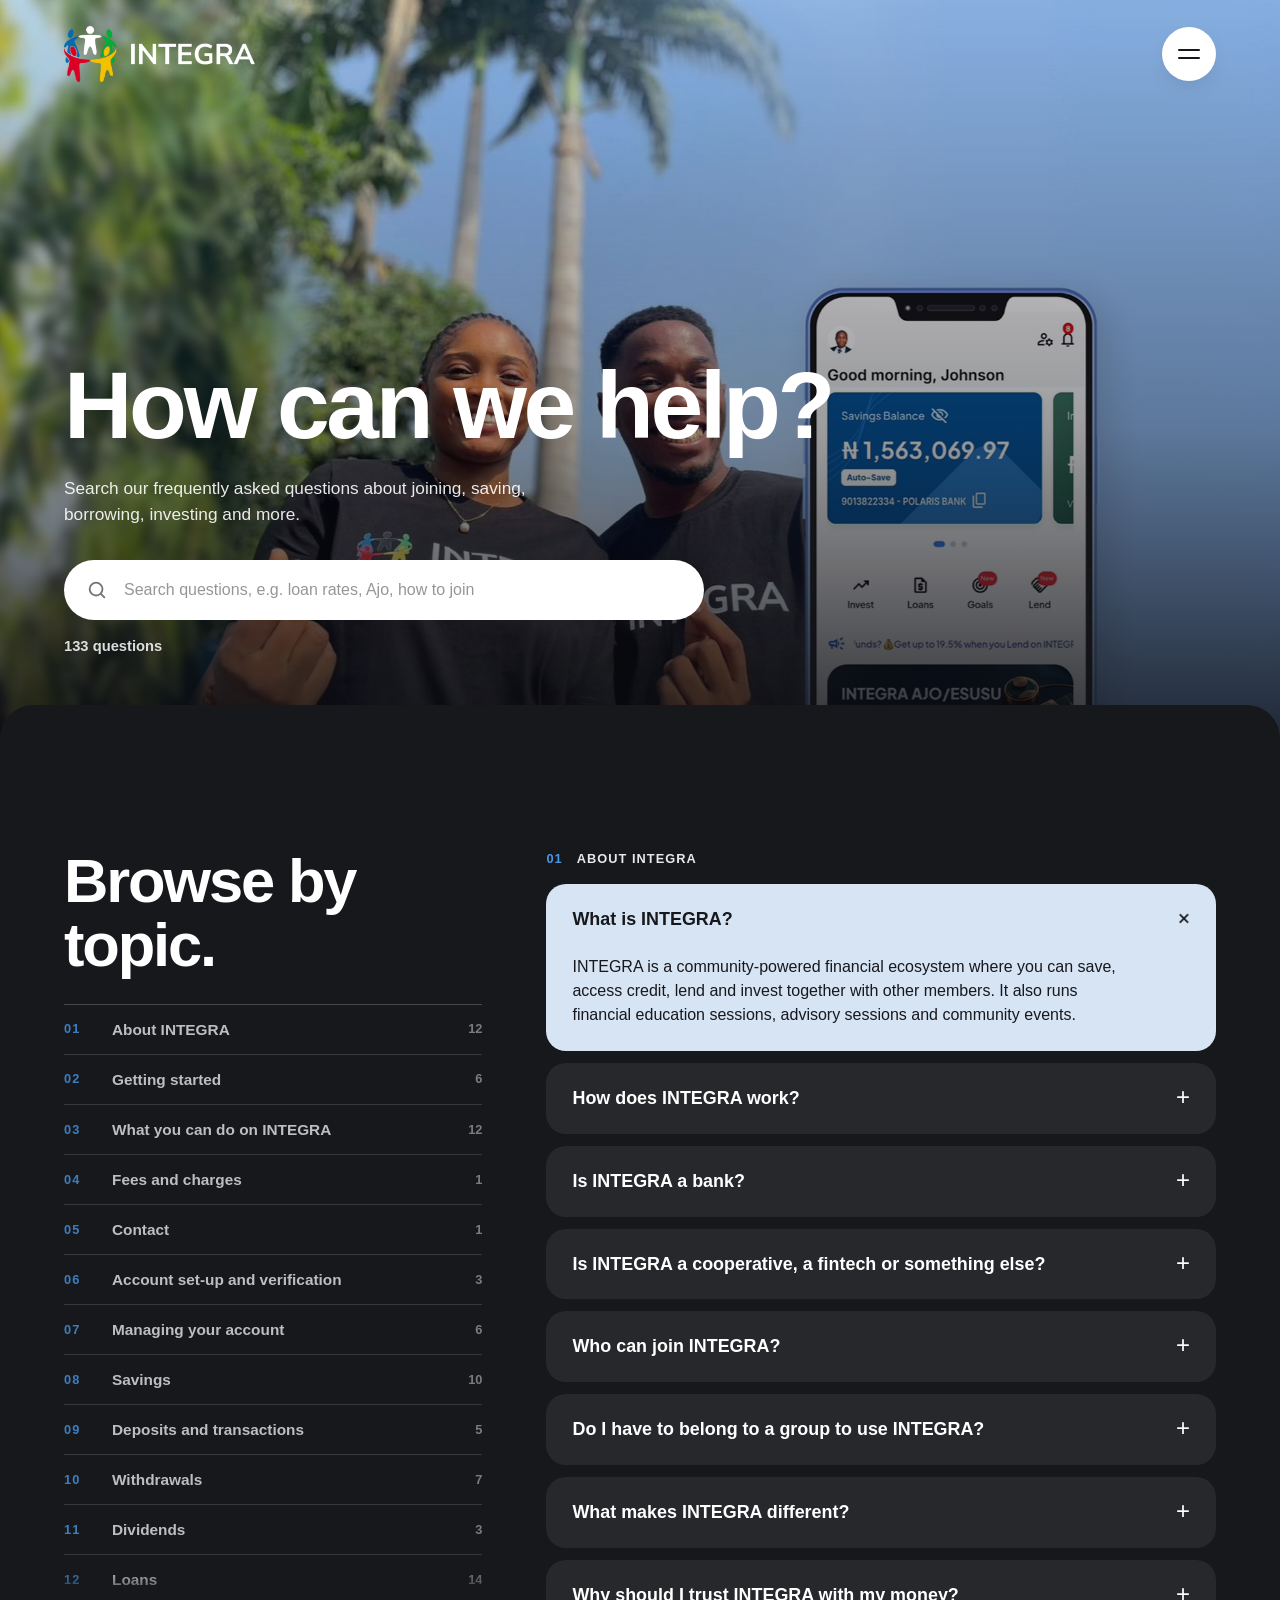
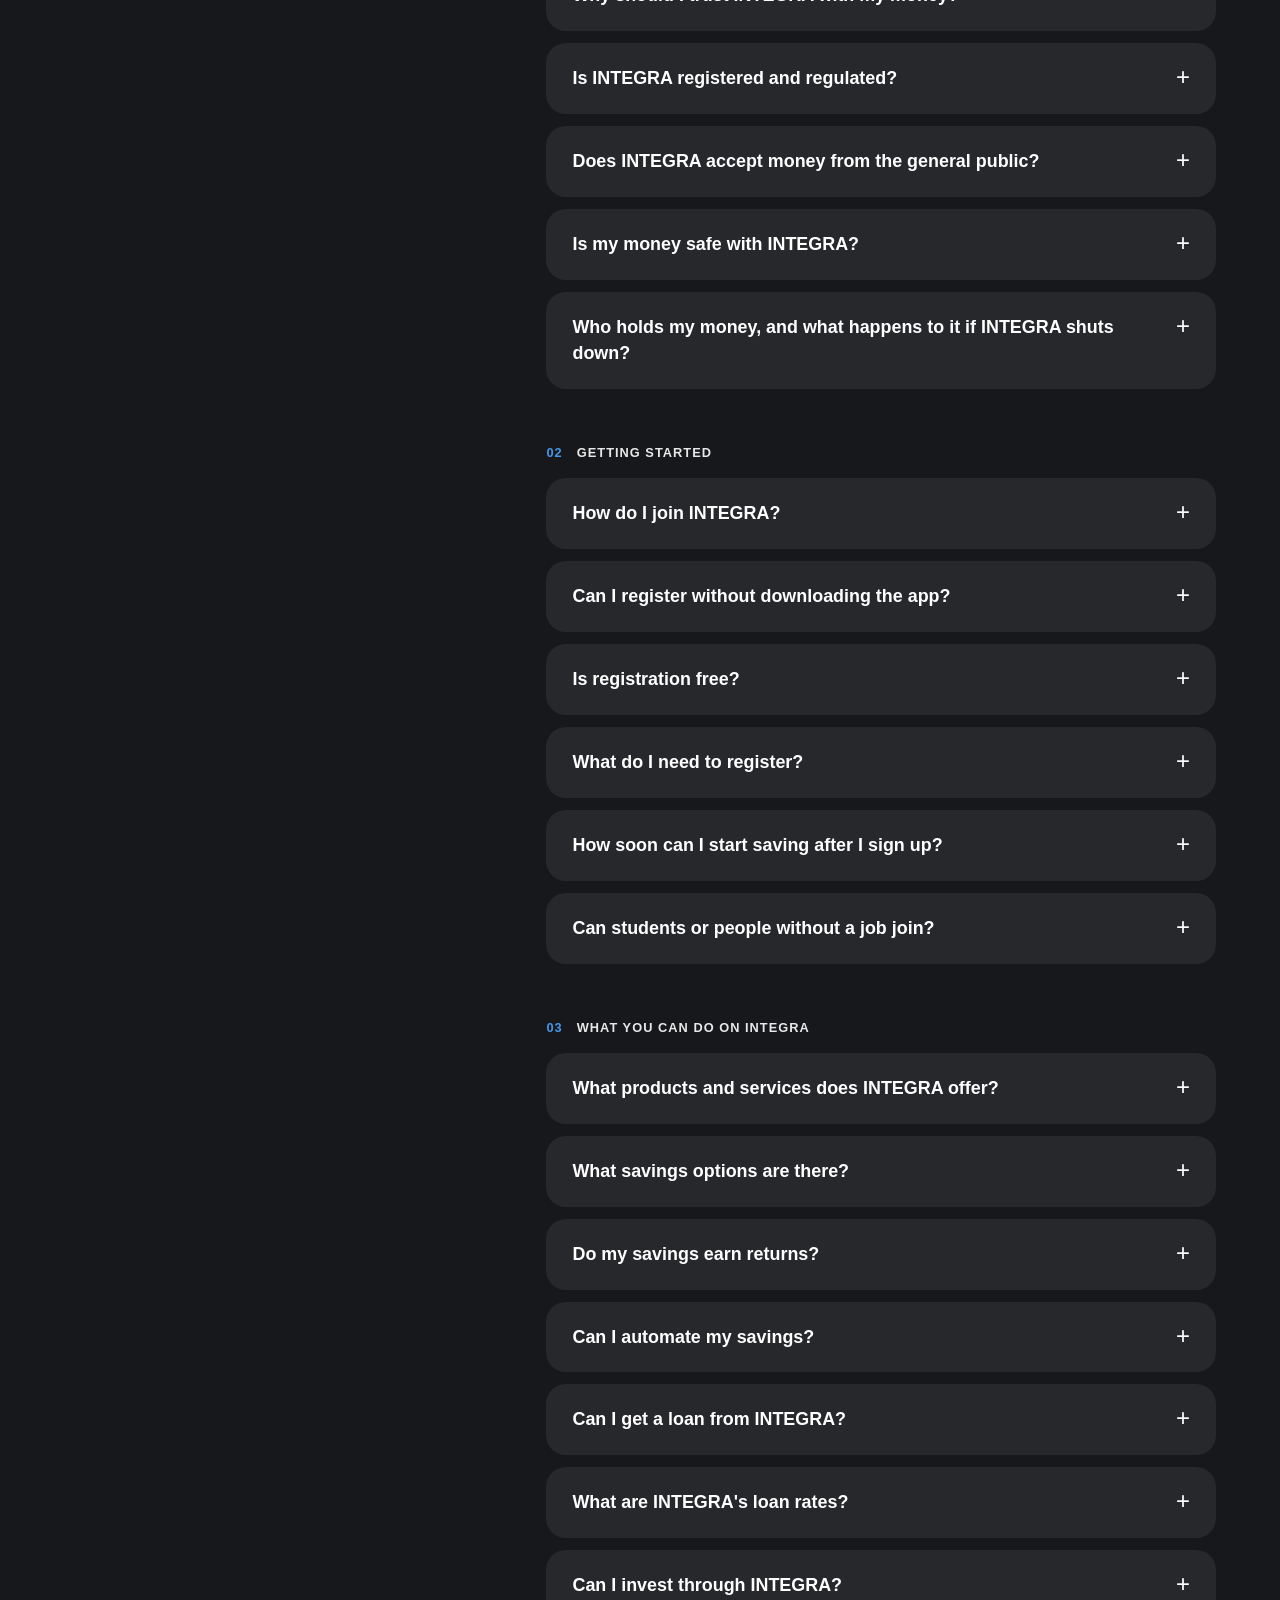
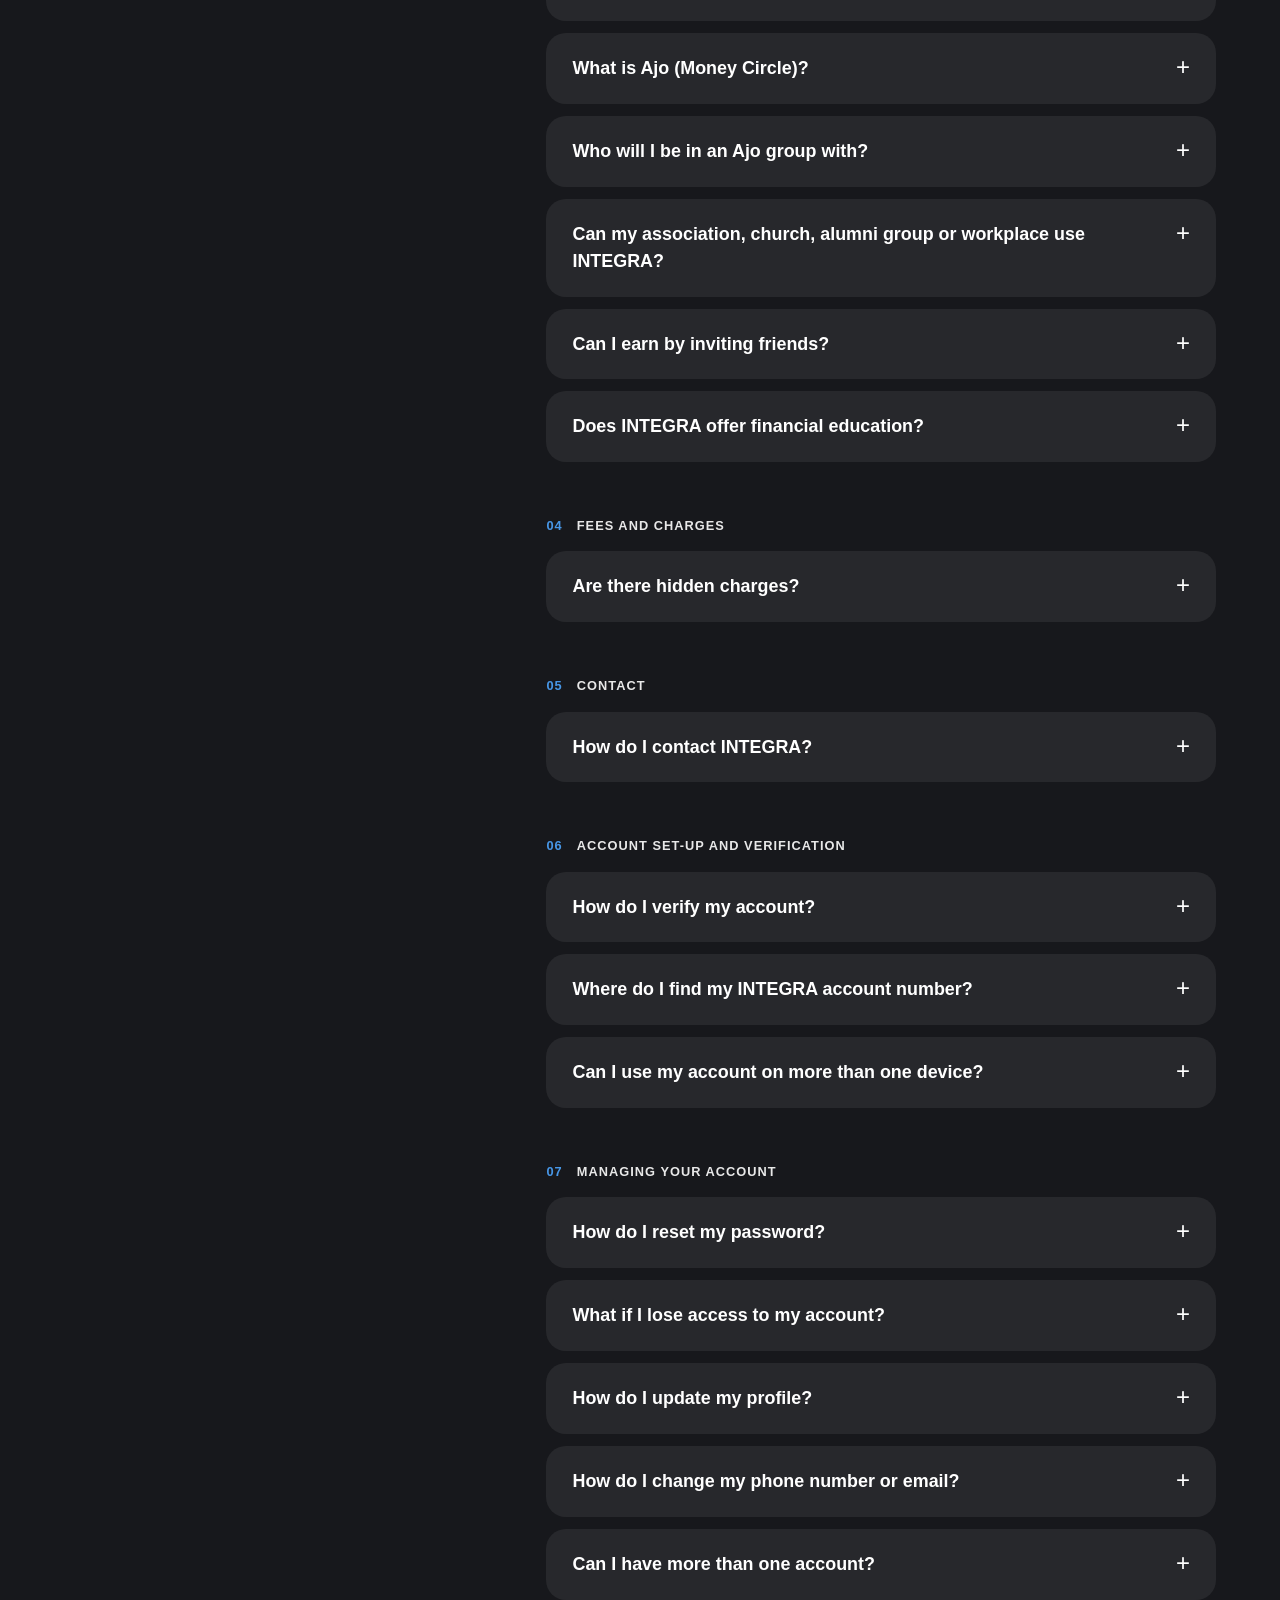
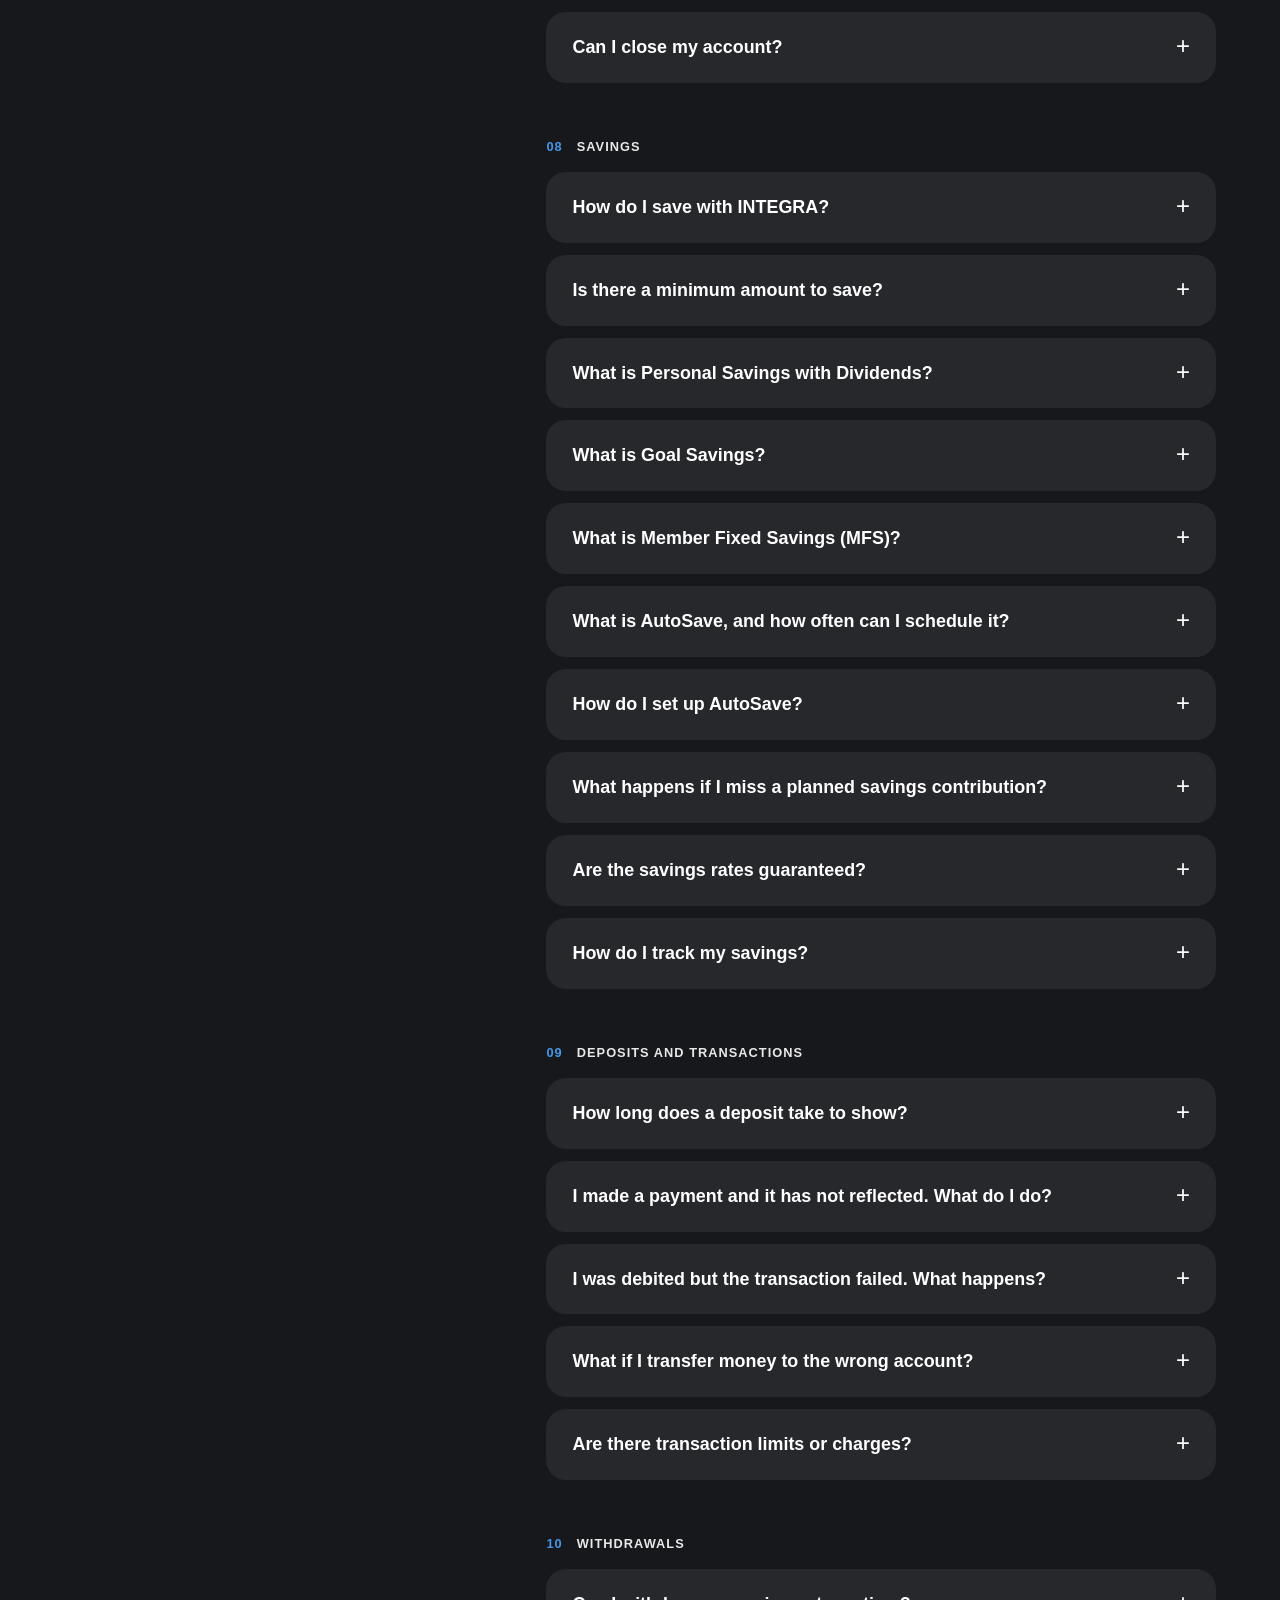
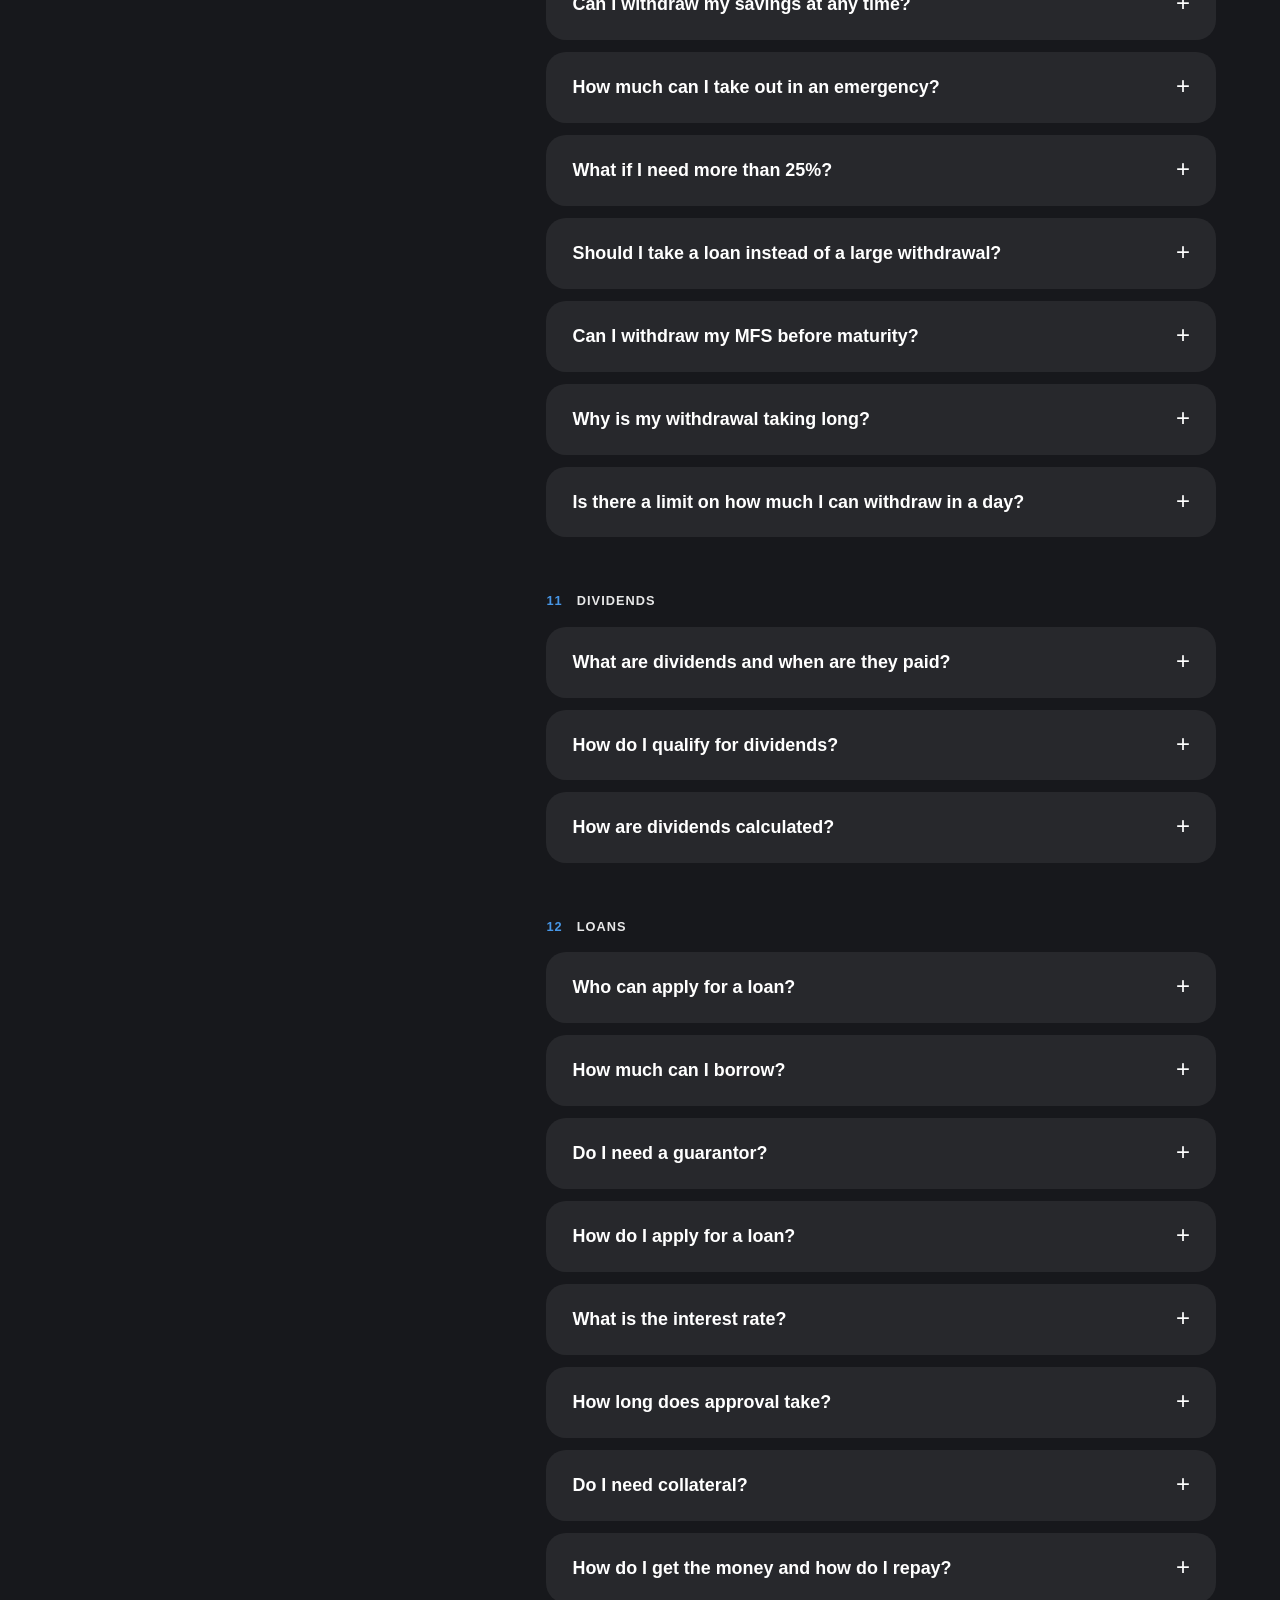
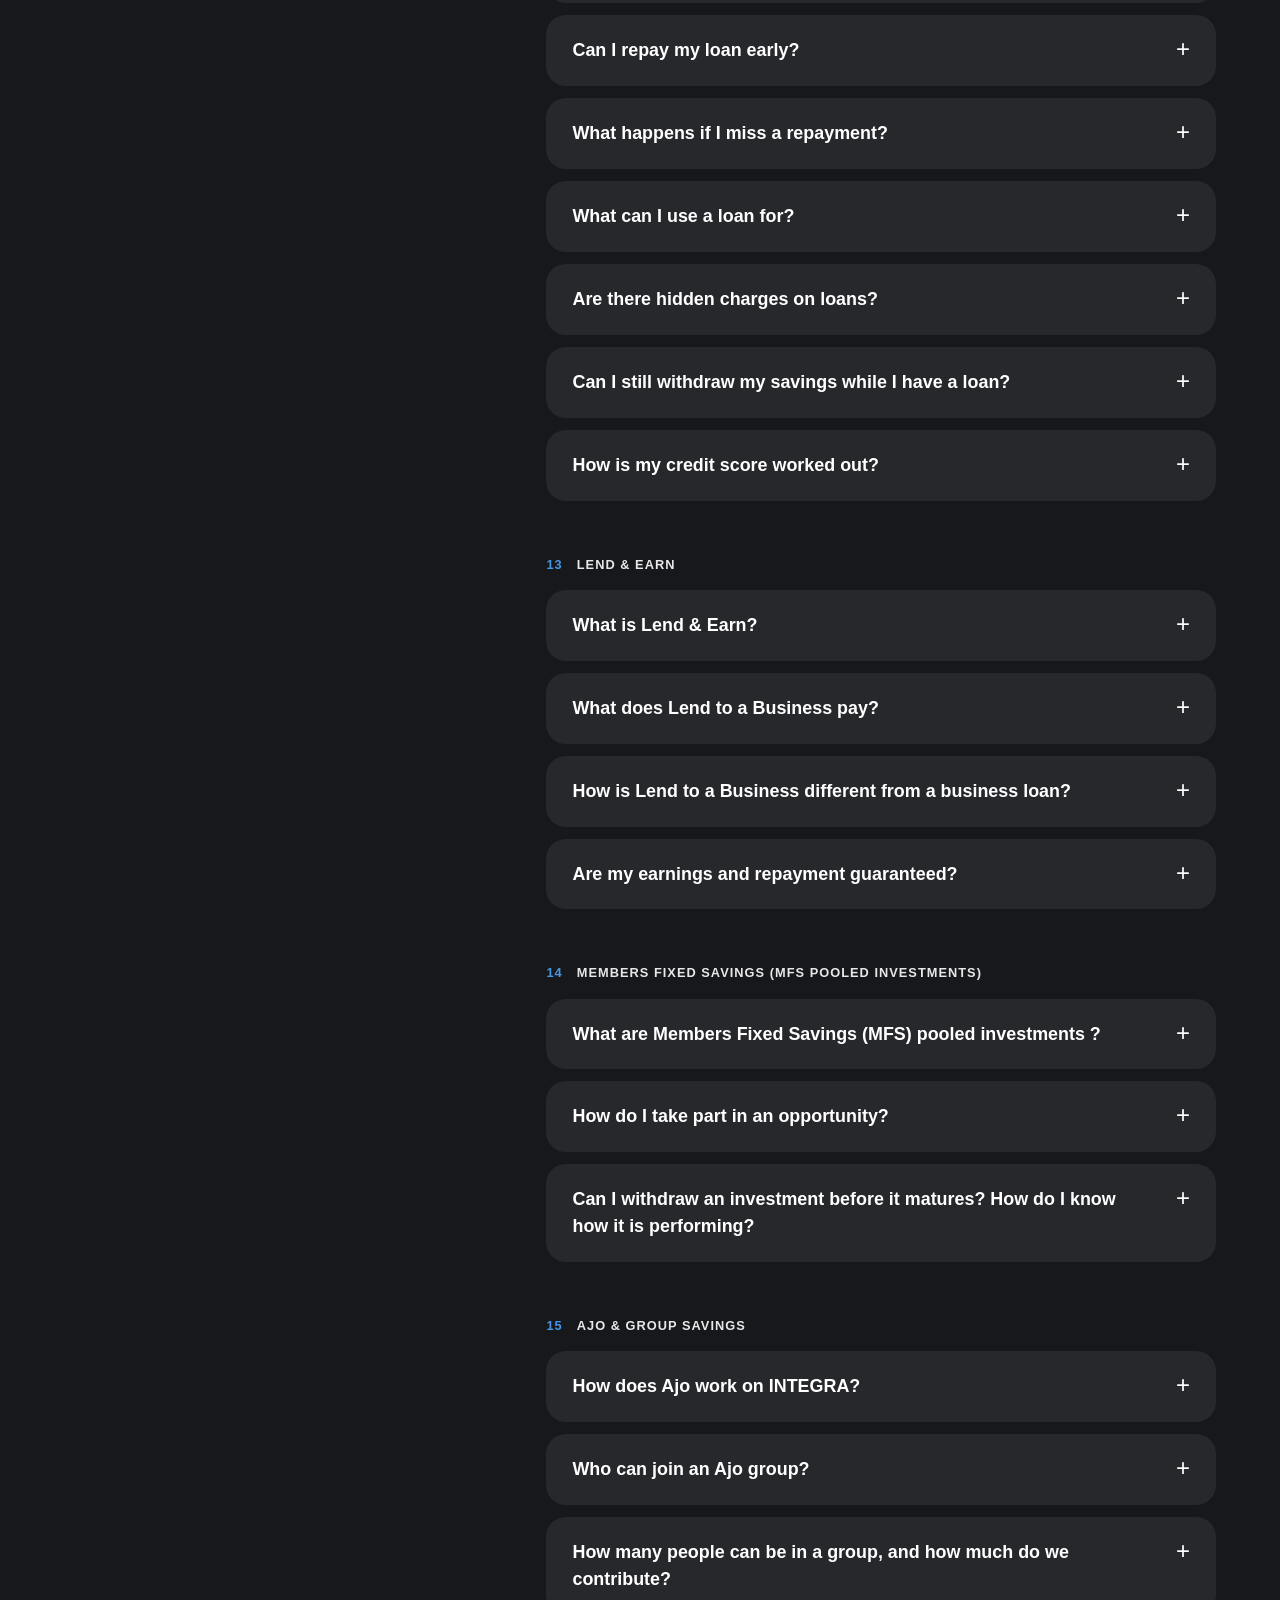
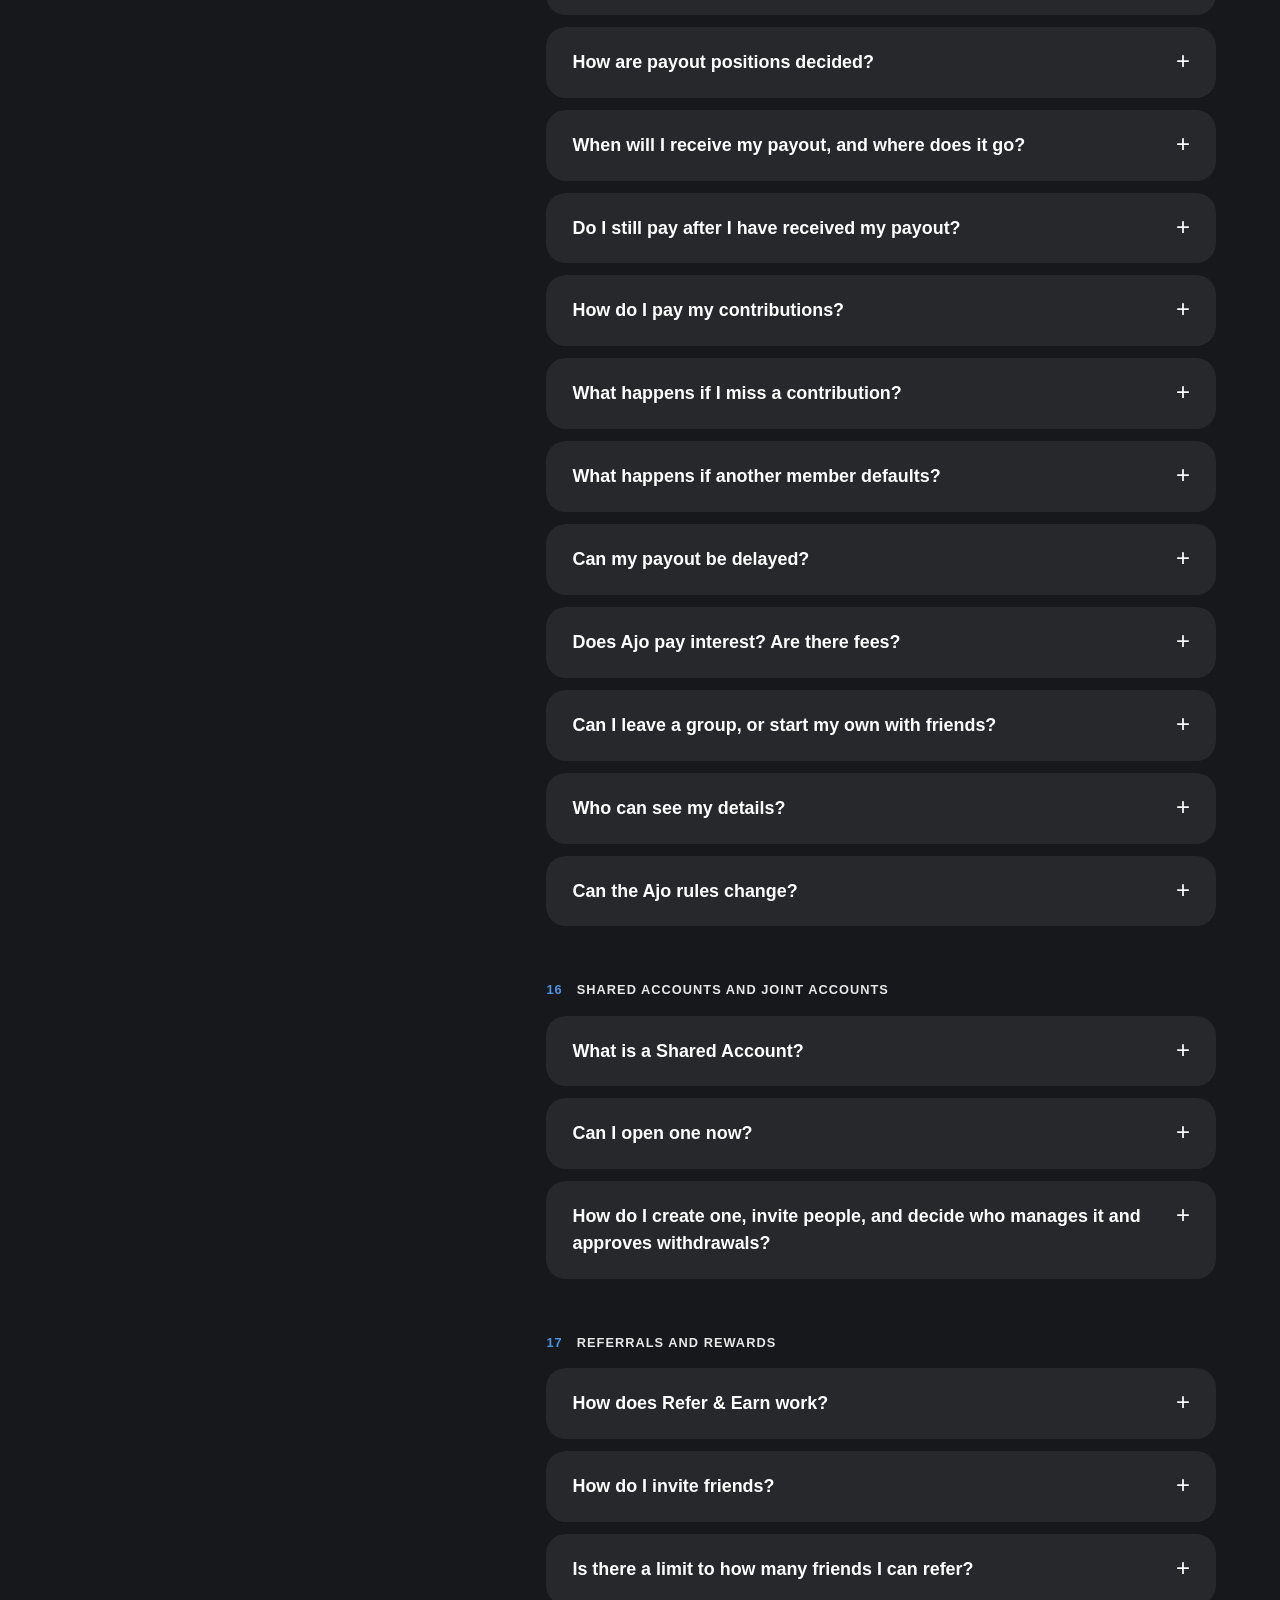
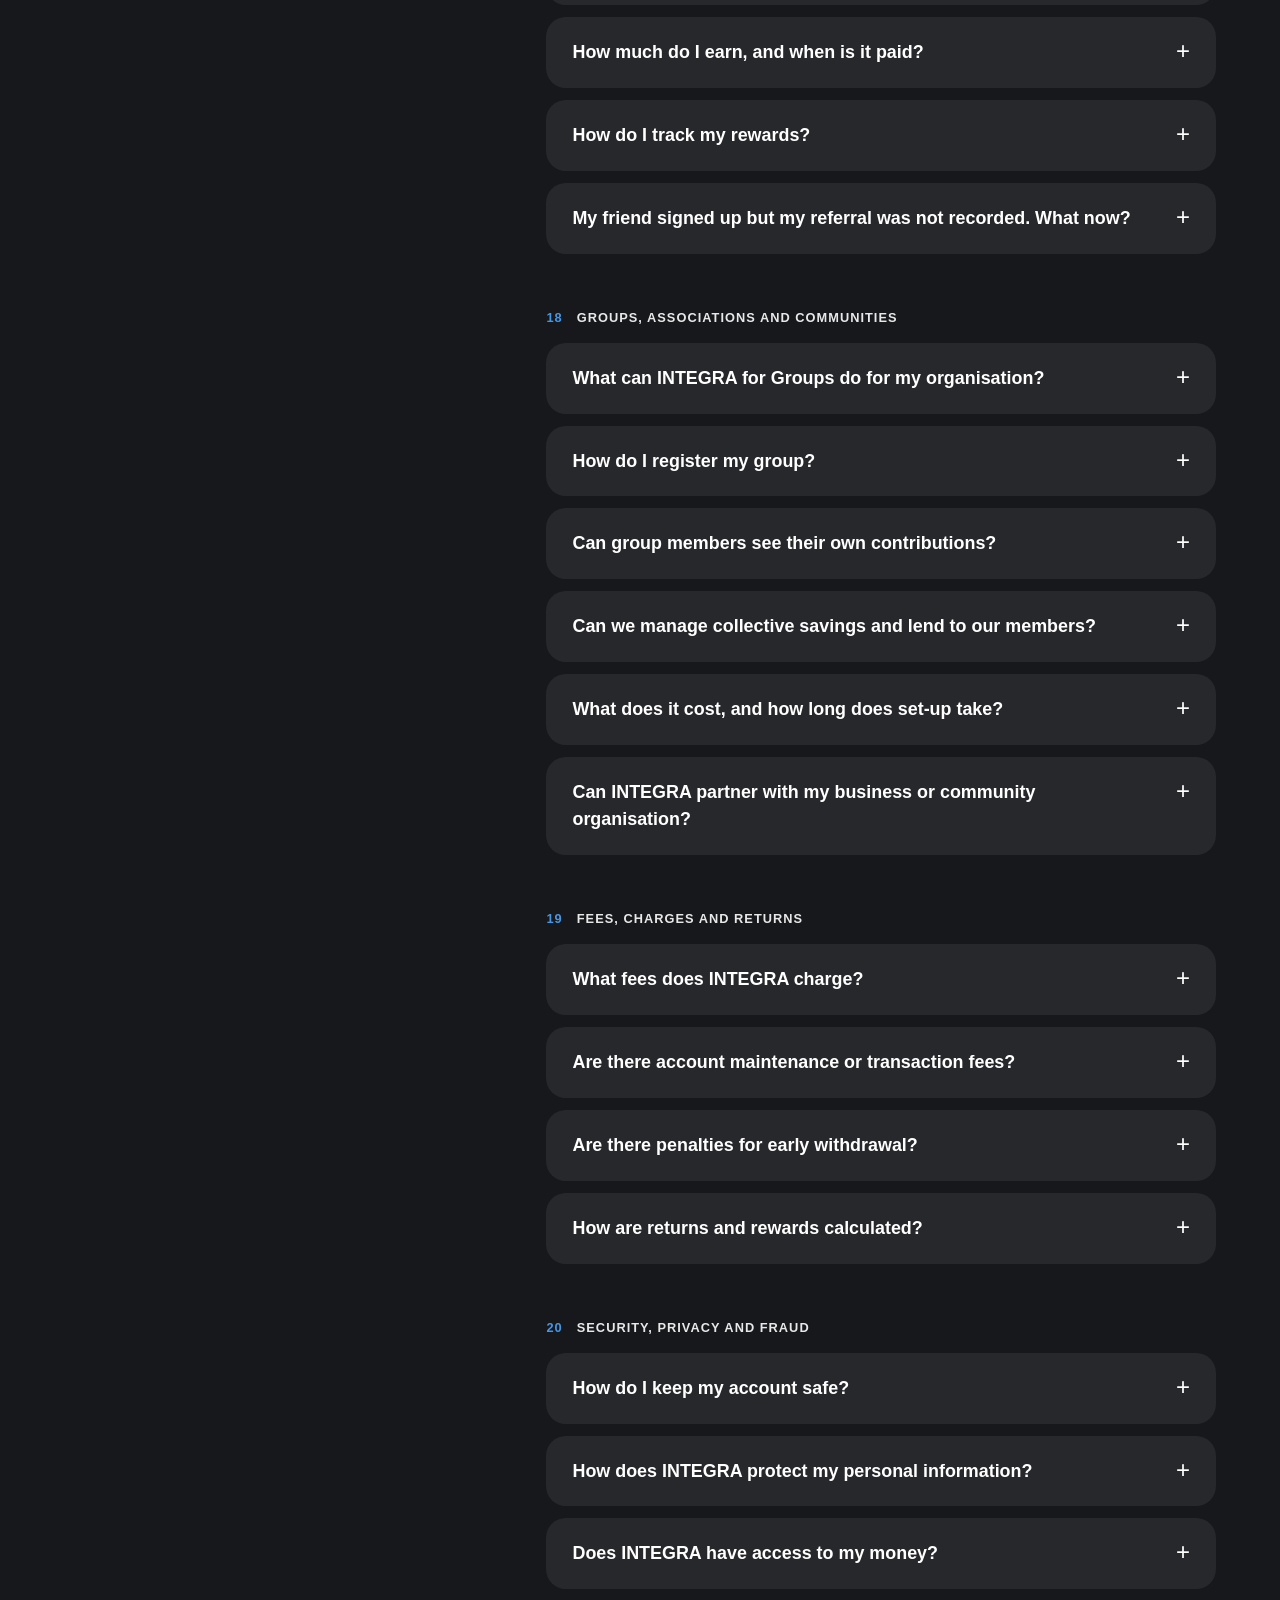
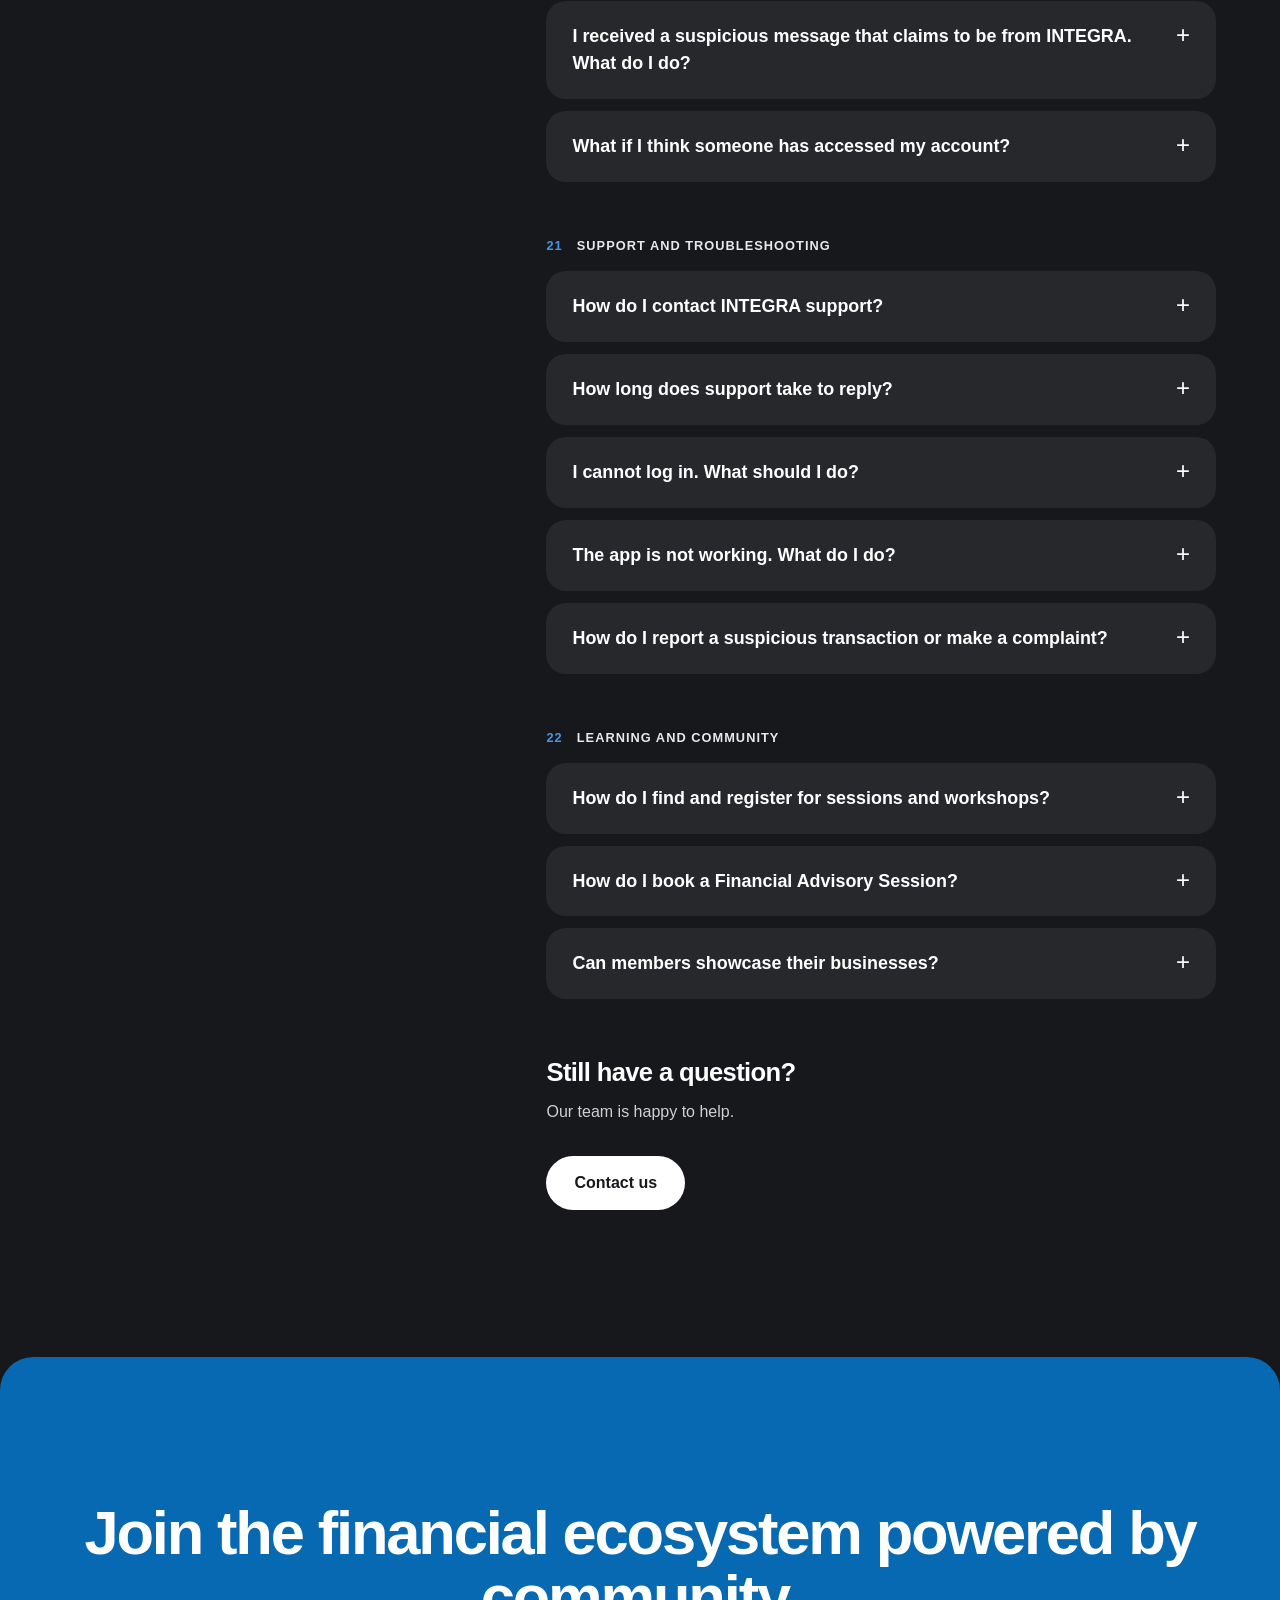
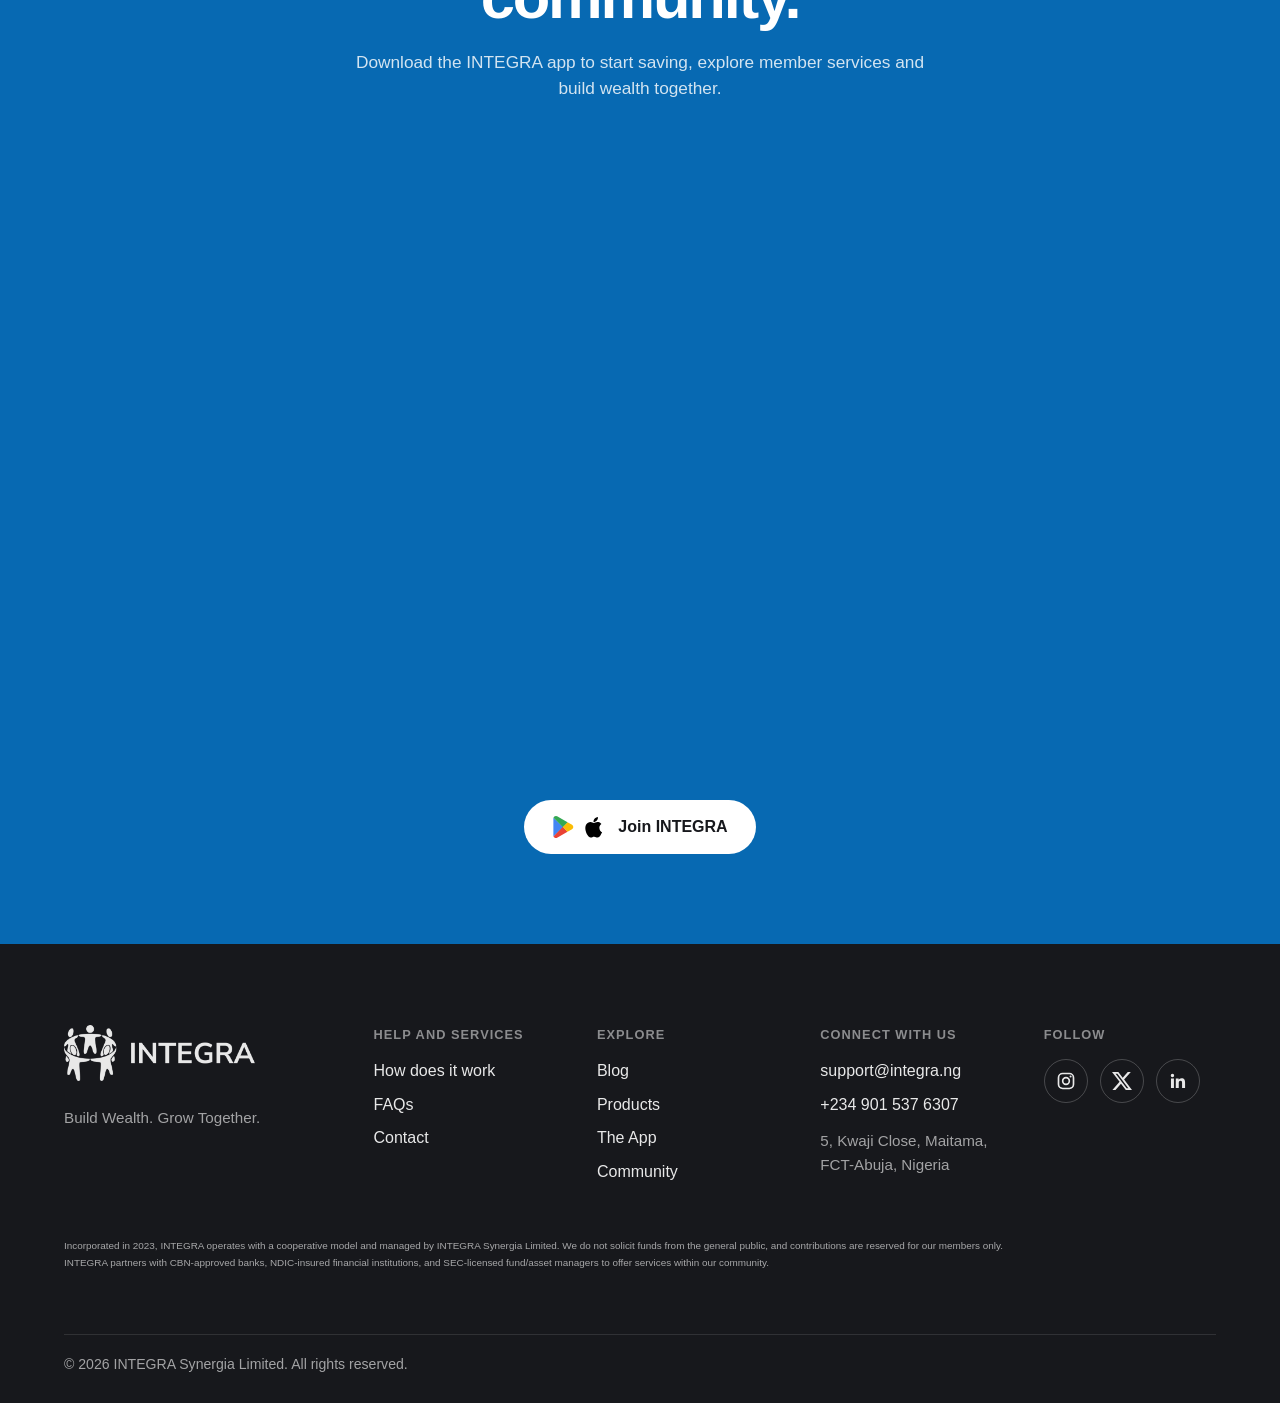
==== commit d6982c91: "hi fix faq secton" ====
--- a/faq.html
+++ b/faq.html
@@ -5,7 +5,8 @@
 <meta name="viewport" content="width=device-width,initial-scale=1,viewport-fit=cover">
 <title>FAQs | INTEGRA</title>
 <meta name="description" content="Answers to common questions about INTEGRA: joining, savings, loans, investments, Ajo money circles, fees and how to contact us.">
-<link rel="icon" href="https://re-integra.vercel.app/integra-icon-colour.svg">
+<link rel="icon" type="image/svg+xml" href="https://re-integra.vercel.app/integra-icon-colour.svg">
+<link rel="shortcut icon" href="https://re-integra.vercel.app/integra-icon-colour.svg">
 <link rel="preconnect" href="https://fonts.googleapis.com">
 <link rel="preconnect" href="https://fonts.gstatic.com" crossorigin>
 <link rel="stylesheet" href="https://fonts.googleapis.com/css2?family=Plus+Jakarta+Sans:wght@400;500;600;700&display=swap">
@@ -72,7 +73,7 @@
       <input id="faqSearch" type="search" placeholder="Search questions, e.g. loan rates, Ajo, how to join" autocomplete="off" spellcheck="false" aria-label="Search frequently asked questions" aria-controls="faqList">
       <button class="faq-clear" id="faqClear" type="button" aria-label="Clear search" hidden>×</button>
     </form>
-    <p class="faq-status" id="faqStatus" role="status" aria-live="polite">32 questions</p>
+    <p class="faq-status" id="faqStatus" role="status" aria-live="polite">133 questions</p>
   </div>
 </section>
 
@@ -86,6 +87,23 @@
         <a href="#products" data-cat="products" aria-current="false"><span>03</span>What you can do on INTEGRA<em>12</em></a>
         <a href="#fees" data-cat="fees" aria-current="false"><span>04</span>Fees and charges<em>1</em></a>
         <a href="#contact" data-cat="contact" aria-current="false"><span>05</span>Contact<em>1</em></a>
+        <a href="#extra-account-set-up-and-verification" data-cat="extra-account-set-up-and-verification" aria-current="false"><span>06</span>Account set-up and verification<em>3</em></a>
+        <a href="#extra-managing-your-account" data-cat="extra-managing-your-account" aria-current="false"><span>07</span>Managing your account<em>6</em></a>
+        <a href="#extra-savings" data-cat="extra-savings" aria-current="false"><span>08</span>Savings<em>10</em></a>
+        <a href="#extra-deposits-and-transactions" data-cat="extra-deposits-and-transactions" aria-current="false"><span>09</span>Deposits and transactions<em>5</em></a>
+        <a href="#extra-withdrawals" data-cat="extra-withdrawals" aria-current="false"><span>10</span>Withdrawals<em>7</em></a>
+        <a href="#extra-dividends" data-cat="extra-dividends" aria-current="false"><span>11</span>Dividends<em>3</em></a>
+        <a href="#extra-loans" data-cat="extra-loans" aria-current="false"><span>12</span>Loans<em>14</em></a>
+        <a href="#extra-lend-earn" data-cat="extra-lend-earn" aria-current="false"><span>13</span>Lend &amp; Earn<em>4</em></a>
+        <a href="#extra-members-fixed-savings-mfs-pooled-investments" data-cat="extra-members-fixed-savings-mfs-pooled-investments" aria-current="false"><span>14</span>Members Fixed Savings (MFS Pooled Investments)<em>3</em></a>
+        <a href="#extra-ajo-group-savings" data-cat="extra-ajo-group-savings" aria-current="false"><span>15</span>Ajo &amp; Group savings<em>14</em></a>
+        <a href="#extra-shared-accounts-and-joint-accounts" data-cat="extra-shared-accounts-and-joint-accounts" aria-current="false"><span>16</span>Shared Accounts and Joint Accounts<em>3</em></a>
+        <a href="#extra-referrals-and-rewards" data-cat="extra-referrals-and-rewards" aria-current="false"><span>17</span>Referrals and rewards<em>6</em></a>
+        <a href="#extra-groups-associations-and-communities" data-cat="extra-groups-associations-and-communities" aria-current="false"><span>18</span>Groups, associations and communities<em>6</em></a>
+        <a href="#extra-fees-charges-and-returns" data-cat="extra-fees-charges-and-returns" aria-current="false"><span>19</span>Fees, charges and returns<em>4</em></a>
+        <a href="#extra-security-privacy-and-fraud" data-cat="extra-security-privacy-and-fraud" aria-current="false"><span>20</span>Security, privacy and fraud<em>5</em></a>
+        <a href="#extra-support-and-troubleshooting" data-cat="extra-support-and-troubleshooting" aria-current="false"><span>21</span>Support and troubleshooting<em>5</em></a>
+        <a href="#extra-learning-and-community" data-cat="extra-learning-and-community" aria-current="false"><span>22</span>Learning and community<em>3</em></a>
     </nav>
   </aside>
 
@@ -141,6 +159,160 @@
     <section class="faq-group" id="contact" data-cat="contact">
       <h3 class="faq-cat"><span>05</span>Contact</h3>
       <div class="q"><button type="button" aria-expanded="false" aria-controls="a32"><span class="qt">How do I contact INTEGRA?</span><b>+</b></button><div class="a" id="a32"><p>Email <a href="mailto:support@integra.ng">support@integra.ng</a>, or call/WhatsApp <a href="tel:+2349015376307">+234 901 537 6307</a>. The office is at 5, Kwaji Close, Maitama, FCT-Abuja. Official social accounts are Instagram @INTEGRA.ng, X @INTEGRA_NG and LinkedIn INTEGRA.ng.</p></div></div>
+    </section>
+
+    <section class="faq-group" id="extra-account-set-up-and-verification" data-cat="extra-account-set-up-and-verification">
+      <h3 class="faq-cat"><span>06</span>Account set-up and verification</h3>
+      <div class="q"><button type="button" aria-expanded="false" aria-controls="a33"><span class="qt">How do I verify my account?</span><b>+</b></button><div class="a" id="a33"><p>Complete the identity verification steps in the app. INTEGRA may ask for extra documents, and if you do not finish verification, your access to withdrawals, loans and dividends can be restricted. Verification may take a few hours.</p></div></div>
+      <div class="q"><button type="button" aria-expanded="false" aria-controls="a34"><span class="qt">Where do I find my INTEGRA account number?</span><b>+</b></button><div class="a" id="a34"><p>On your dashboard. It is generated after you register, usually within a few minutes and in rare cases after few hours. Use only the account details shown on your dashboard when you fund your savings.</p></div></div>
+      <div class="q"><button type="button" aria-expanded="false" aria-controls="a35"><span class="qt">Can I use my account on more than one device?</span><b>+</b></button><div class="a" id="a35"><p>Yes. Your account can be accessed from more than one device if you have the correct login details.</p></div></div>
+    </section>
+    <section class="faq-group" id="extra-managing-your-account" data-cat="extra-managing-your-account">
+      <h3 class="faq-cat"><span>07</span>Managing your account</h3>
+      <div class="q"><button type="button" aria-expanded="false" aria-controls="a36"><span class="qt">How do I reset my password?</span><b>+</b></button><div class="a" id="a36"><p>Use the password reset option on the login page and follow the instructions sent to your registered contact details. If you cannot complete the reset, contact support.</p></div></div>
+      <div class="q"><button type="button" aria-expanded="false" aria-controls="a37"><span class="qt">What if I lose access to my account?</span><b>+</b></button><div class="a" id="a37"><p>Try the password reset first. If that does not work, contact support at support@integra.ng or +234 901 537 6307. Never share your password, PIN or one-time passcode with anyone.</p></div></div>
+      <div class="q"><button type="button" aria-expanded="false" aria-controls="a38"><span class="qt">How do I update my profile?</span><b>+</b></button><div class="a" id="a38"><p>Log in and use the profile update option. Some changes need extra identity checks or help from support.</p></div></div>
+      <div class="q"><button type="button" aria-expanded="false" aria-controls="a39"><span class="qt">How do I change my phone number or email?</span><b>+</b></button><div class="a" id="a39"><p>Your registered phone number is a unique number that can't be changed.<br>It can serve as your referral code, and Ajo requires a verified phone number.</p></div></div>
+      <div class="q"><button type="button" aria-expanded="false" aria-controls="a40"><span class="qt">Can I have more than one account?</span><b>+</b></button><div class="a" id="a40"><p>Yes. INTEGRA does not limit the amount of account you can create. You will need unique email and phone number to create another account.</p></div></div>
+      <div class="q"><button type="button" aria-expanded="false" aria-controls="a41"><span class="qt">Can I close my account?</span><b>+</b></button><div class="a" id="a41"><p>You can request closure or simply stop accessing your account. Any balances, active savings placements, loans or other obligations will be dealt with under their terms first.<br>INTEGRA may keep records where audit, legal or regulatory rules require it.</p></div></div>
+    </section>
+    <section class="faq-group" id="extra-savings" data-cat="extra-savings">
+      <h3 class="faq-cat"><span>08</span>Savings</h3>
+      <div class="q"><button type="button" aria-expanded="false" aria-controls="a42"><span class="qt">How do I save with INTEGRA?</span><b>+</b></button><div class="a" id="a42"><p>Log in, find your personal INTEGRA account number on the dashboard, and transfer money to it by mobile app transfer or USSD. The deposit shows on your dashboard and you get an SMS.<br>You can also Auto-Save with your Card or Bank.</p></div></div>
+      <div class="q"><button type="button" aria-expanded="false" aria-controls="a43"><span class="qt">Is there a minimum amount to save?</span><b>+</b></button><div class="a" id="a43"><p>There is no compulsory minimum. INTEGRA recommends saving at least ₦10,000 a month, and at least one savings transaction a month keeps your account active. MFS has a working minimum of ₦100,000 per placement, and Lending &amp; Ajo contribution starts at ₦50,000.</p></div></div>
+      <div class="q"><button type="button" aria-expanded="false" aria-controls="a44"><span class="qt">What is Personal Savings with Dividends?</span><b>+</b></button><div class="a" id="a44"><p>It is the savings account on your app for building your savings over time. Dividends are paid once a year and depend on INTEGRA's annual performance. The average over the past three years has been 22%.</p></div></div>
+      <div class="q"><button type="button" aria-expanded="false" aria-controls="a45"><span class="qt">What is Goal Savings?</span><b>+</b></button><div class="a" id="a45"><p>You set a target such as rent or school fees and track your progress in the app. It offers 18% per annum, subject to product terms, and you can save toward more than one goal using the options on your account.</p></div></div>
+      <div class="q"><button type="button" aria-expanded="false" aria-controls="a46"><span class="qt">What is Member Fixed Savings (MFS)?</span><b>+</b></button><div class="a" id="a46"><p>You set aside a chosen amount for a fixed period and earn up to 22.5%, depending on the plan. The working tenors are 1, 3, 6 and 12 months, and at maturity your principal and the return is disbursed to your account.</p></div></div>
+      <div class="q"><button type="button" aria-expanded="false" aria-controls="a47"><span class="qt">What is AutoSave, and how often can I schedule it?</span><b>+</b></button><div class="a" id="a47"><p>AutoSave deducts an amount you choose, on a schedule you set, with your authorisation. Schedules can be daily, weekly, biweekly or monthly. It funds a savings plan and interest rate is dependent on plan selected.</p></div></div>
+      <div class="q"><button type="button" aria-expanded="false" aria-controls="a48"><span class="qt">How do I set up AutoSave?</span><b>+</b></button><div class="a" id="a48"><p>Login. Click Auto-Save and select the payment option &amp; tenure/frequency. Deductions can come from Card or Bank Account.</p></div></div>
+      <div class="q"><button type="button" aria-expanded="false" aria-controls="a49"><span class="qt">What happens if I miss a planned savings contribution?</span><b>+</b></button><div class="a" id="a49"><p>The effect depends on the product. Consistent saving improves your access to loans and dividends.</p></div></div>
+      <div class="q"><button type="button" aria-expanded="false" aria-controls="a50"><span class="qt">Are the savings rates guaranteed?</span><b>+</b></button><div class="a" id="a50"><p>Saving rates depends on the time of savings and amount saved. Dividends are paid out yearly.</p></div></div>
+      <div class="q"><button type="button" aria-expanded="false" aria-controls="a51"><span class="qt">How do I track my savings?</span><b>+</b></button><div class="a" id="a51"><p>Your app/dashboard shows your account information and transaction history.</p></div></div>
+    </section>
+    <section class="faq-group" id="extra-deposits-and-transactions" data-cat="extra-deposits-and-transactions">
+      <h3 class="faq-cat"><span>09</span>Deposits and transactions</h3>
+      <div class="q"><button type="button" aria-expanded="false" aria-controls="a52"><span class="qt">How long does a deposit take to show?</span><b>+</b></button><div class="a" id="a52"><p>Successful deposits reflect on your dashboard in seconds and trigger an SMS.</p></div></div>
+      <div class="q"><button type="button" aria-expanded="false" aria-controls="a53"><span class="qt">I made a payment and it has not reflected. What do I do?</span><b>+</b></button><div class="a" id="a53"><p>Contact support with the transaction date, the amount, the payment reference and your proof of payment so the team can investigate. Do not share your password, PIN or one-time passcode.</p></div></div>
+      <div class="q"><button type="button" aria-expanded="false" aria-controls="a54"><span class="qt">I was debited but the transaction failed. What happens?</span><b>+</b></button><div class="a" id="a54"><p>Contact support with the same details: date, amount, reference and proof of payment. You are also advised to contact the Bank used in transacting, for further investigation.</p></div></div>
+      <div class="q"><button type="button" aria-expanded="false" aria-controls="a55"><span class="qt">What if I transfer money to the wrong account?</span><b>+</b></button><div class="a" id="a55"><p>To lower the risk, fund your savings only through the account details shown on your dashboard. We only account for funds made to the accounts assigned to you.</p></div></div>
+      <div class="q"><button type="button" aria-expanded="false" aria-controls="a56"><span class="qt">Are there transaction limits or charges?</span><b>+</b></button><div class="a" id="a56"><p>There are no transaction limits. Charges incurred are fees stipulated by bank/CBN rules.</p></div></div>
+    </section>
+    <section class="faq-group" id="extra-withdrawals" data-cat="extra-withdrawals">
+      <h3 class="faq-cat"><span>10</span>Withdrawals</h3>
+      <div class="q"><button type="button" aria-expanded="false" aria-controls="a57"><span class="qt">Can I withdraw my savings at any time?</span><b>+</b></button><div class="a" id="a57"><p>You can submit a withdrawal request on the platform. Requests are reviewed and payment made to your verified stipulated bank account.</p></div></div>
+      <div class="q"><button type="button" aria-expanded="false" aria-controls="a58"><span class="qt">How much can I take out in an emergency?</span><b>+</b></button><div class="a" id="a58"><p>You can take out whatever funds you have saved, subject to the plans. We advise a 25% of your total savings, once every quarter to enable you stay consistent with your financial goal.</p></div></div>
+      <div class="q"><button type="button" aria-expanded="false" aria-controls="a59"><span class="qt">What if I need more than 25%?</span><b>+</b></button><div class="a" id="a59"><p>A 2% fee applies for breaking your savings, and you must keep at least 25% of your total savings to stay eligible for dividends.<br>If a withdrawal takes you below that, you forfeit the dividends accrued up to that point, though you can start building eligibility again by saving. The early-withdrawal fee is 2%, and it also applies to early withdrawals from Goal Savings.</p></div></div>
+      <div class="q"><button type="button" aria-expanded="false" aria-controls="a60"><span class="qt">Should I take a loan instead of a large withdrawal?</span><b>+</b></button><div class="a" id="a60"><p>INTEGRA generally advises it, because a loan protects both your savings and your dividend eligibility.</p></div></div>
+      <div class="q"><button type="button" aria-expanded="false" aria-controls="a61"><span class="qt">Can I withdraw my MFS before maturity?</span><b>+</b></button><div class="a" id="a61"><p>No. MFS cannot be withdrawn before the tenure you signed, so choose a period you can commit to. Your principal and return become payable at maturity.</p></div></div>
+      <div class="q"><button type="button" aria-expanded="false" aria-controls="a62"><span class="qt">Why is my withdrawal taking long?</span><b>+</b></button><div class="a" id="a62"><p>Requests are reviewed against verification and available liquidity/payment can take same day. An incomplete identity verification can also restrict withdrawals.</p></div></div>
+      <div class="q"><button type="button" aria-expanded="false" aria-controls="a63"><span class="qt">Is there a limit on how much I can withdraw in a day?</span><b>+</b></button><div class="a" id="a63"><p>There is no Limit to this, as far as your funds are verified. Note that immediate disbursement is based on availability of liquidity with our payment partner. Weekends, Public Holidays and breaks typically have delays, so information of closure is made available before hand.</p></div></div>
+    </section>
+    <section class="faq-group" id="extra-dividends" data-cat="extra-dividends">
+      <h3 class="faq-cat"><span>11</span>Dividends</h3>
+      <div class="q"><button type="button" aria-expanded="false" aria-controls="a64"><span class="qt">What are dividends and when are they paid?</span><b>+</b></button><div class="a" id="a64"><p>Dividends are paid from INTEGRA's annual performance and credited directly to your INTEGRA account, typically within the first 10 days of the new year. They depend on how INTEGRA performs in the previous financial calendar. The average over the past three years (2023-2026) has been 22%.</p></div></div>
+      <div class="q"><button type="button" aria-expanded="false" aria-controls="a65"><span class="qt">How do I qualify for dividends?</span><b>+</b></button><div class="a" id="a65"><p>Save consistently, follow the withdrawal rules, and keep at least 25% of your total savings after any withdrawal. Completing identity verification matters too, because incomplete verification can restrict dividends.</p></div></div>
+      <div class="q"><button type="button" aria-expanded="false" aria-controls="a66"><span class="qt">How are dividends calculated?</span><b>+</b></button><div class="a" id="a66"><p>Dividends are calculated by taking our annual profit, and dividing it among members based on their shares, savings, or business activity with the group.</p></div></div>
+    </section>
+    <section class="faq-group" id="extra-loans" data-cat="extra-loans">
+      <h3 class="faq-cat"><span>12</span>Loans</h3>
+      <div class="q"><button type="button" aria-expanded="false" aria-controls="a67"><span class="qt">Who can apply for a loan?</span><b>+</b></button><div class="a" id="a67"><p>You need an active membership, completed identity verification, and at least six months of consistent savings. Approval is not automatic. INTEGRA assesses your savings history, credit score, and your ability to repay.</p></div></div>
+      <div class="q"><button type="button" aria-expanded="false" aria-controls="a68"><span class="qt">How much can I borrow?</span><b>+</b></button><div class="a" id="a68"><p>Depends on your Tier as an INTEGRA Member. Typically it is up to two times your total savings at the time you apply. The amount is worked out from your total savings plus your average annual savings. For example, with ₦1,000,000 saved and average monthly savings of ₦50,000, the calculated loan value is ₦1,600,000 (₦1,000,000 plus ₦600,000 a year). With average monthly savings of ₦100,000, the calculation gives ₦2,200,000, but the cap of two times your savings brings it to ₦2,000,000.</p></div></div>
+      <div class="q"><button type="button" aria-expanded="false" aria-controls="a69"><span class="qt">Do I need a guarantor?</span><b>+</b></button><div class="a" id="a69"><p>You may need a guarantor who is an INTEGRA member especially in cases where you do not have sufficient savings history. Confirm the requirement before you apply.</p></div></div>
+      <div class="q"><button type="button" aria-expanded="false" aria-controls="a70"><span class="qt">How do I apply for a loan?</span><b>+</b></button><div class="a" id="a70"><p>If you are asking for no more than your total savings, apply directly in the app by clicking Loans. If you are asking for more than your savings but within your limit, you also complete the additional loan request form at https://bit.ly/INTEGRALoans.</p></div></div>
+      <div class="q"><button type="button" aria-expanded="false" aria-controls="a71"><span class="qt">What is the interest rate?</span><b>+</b></button><div class="a" id="a71"><p>Personal loans for members are 1.5% per month, subject to the loan agreement, fees and repayment terms. Read the full offer before you accept. Business loans are 4% per month.</p></div></div>
+      <div class="q"><button type="button" aria-expanded="false" aria-controls="a72"><span class="qt">How long does approval take?</span><b>+</b></button><div class="a" id="a72"><p>Within 24 hours typically, but timing depends on how complete your application is.</p></div></div>
+      <div class="q"><button type="button" aria-expanded="false" aria-controls="a73"><span class="qt">Do I need collateral?</span><b>+</b></button><div class="a" id="a73"><p>No collateral is needed on qualifying loans for eligible members who are taking not more than double their savings. For Business Loans, collaterals are required due to the volume/amount and approval depends on the facility and your assessment.</p></div></div>
+      <div class="q"><button type="button" aria-expanded="false" aria-controls="a74"><span class="qt">How do I get the money and how do I repay?</span><b>+</b></button><div class="a" id="a74"><p>Approved loans are paid into your registered bank account. You repay monthly under the agreed terms, and the tenure and schedule are communicated when your loan is approved.</p></div></div>
+      <div class="q"><button type="button" aria-expanded="false" aria-controls="a75"><span class="qt">Can I repay my loan early?</span><b>+</b></button><div class="a" id="a75"><p>Yes. We encourage members to repay loans early.</p></div></div>
+      <div class="q"><button type="button" aria-expanded="false" aria-controls="a76"><span class="qt">What happens if I miss a repayment?</span><b>+</b></button><div class="a" id="a76"><p>Late or missed repayment affects your credit score and your future loan eligibility. Any late-payment charge is stated in your loan agreement. If you think you will struggle to pay, contact INTEGRA early, before the repayment is overdue.</p></div></div>
+      <div class="q"><button type="button" aria-expanded="false" aria-controls="a77"><span class="qt">What can I use a loan for?</span><b>+</b></button><div class="a" id="a77"><p>Lawful purposes only, such as a business expansion or a personal emergency. The permitted purpose, amount and conditions are stated in your loan offer.</p></div></div>
+      <div class="q"><button type="button" aria-expanded="false" aria-controls="a78"><span class="qt">Are there hidden charges on loans?</span><b>+</b></button><div class="a" id="a78"><p>INTEGRA has no hidden charges. Any fees are clearly stated in your loan offer, so read it before you accept.</p></div></div>
+      <div class="q"><button type="button" aria-expanded="false" aria-controls="a79"><span class="qt">Can I still withdraw my savings while I have a loan?</span><b>+</b></button><div class="a" id="a79"><p>Yes. You can only withdraw if your account is not less than what you took as a loan. Your savings also acts as a cash collateral.</p></div></div>
+      <div class="q"><button type="button" aria-expanded="false" aria-controls="a80"><span class="qt">How is my credit score worked out?</span><b>+</b></button><div class="a" id="a80"><p>Your credit score is calculated externally by the credit bureau data, and internally by indices like how frequently you save/repayment behaviour. <br>Your credit score influences your eligibility for loans and for earlier Ajo payout slots.</p></div></div>
+    </section>
+    <section class="faq-group" id="extra-lend-earn" data-cat="extra-lend-earn">
+      <h3 class="faq-cat"><span>13</span>Lend &amp; Earn</h3>
+      <div class="q"><button type="button" aria-expanded="false" aria-controls="a81"><span class="qt">What is Lend &amp; Earn?</span><b>+</b></button><div class="a" id="a81"><p>Lend &amp; Earn covers lending opportunities offered through INTEGRA. Peer-to-peer (P2P) lending goes to individuals and peer-to-business (P2B) lending goes to businesses. You earn according to the terms of the specific opportunity and sector you choose to lend to.</p></div></div>
+      <div class="q"><button type="button" aria-expanded="false" aria-controls="a82"><span class="qt">What does Lend to a Business pay?</span><b>+</b></button><div class="a" id="a82"><p>Depending on the sector and tenure, up to 19.5%.<br>Check the rate, duration, payment conditions in the opportunity documents before you take part.</p></div></div>
+      <div class="q"><button type="button" aria-expanded="false" aria-controls="a83"><span class="qt">How is Lend to a Business different from a business loan?</span><b>+</b></button><div class="a" id="a83"><p>A business loan is credit that a borrower asks for. Lend to a Business is you putting money into a member's business in INTEGRA and earning under the opportunity's terms. They are different products.</p></div></div>
+      <div class="q"><button type="button" aria-expanded="false" aria-controls="a84"><span class="qt">Are my earnings and repayment guaranteed?</span><b>+</b></button><div class="a" id="a84"><p>Yes. INTEGRA guarantees all lending and earning. All terms are clearly outlined so you can evaluate each opportunity before you take part.</p></div></div>
+    </section>
+    <section class="faq-group" id="extra-members-fixed-savings-mfs-pooled-investments" data-cat="extra-members-fixed-savings-mfs-pooled-investments">
+      <h3 class="faq-cat"><span>14</span>Members Fixed Savings (MFS Pooled Investments)</h3>
+      <div class="q"><button type="button" aria-expanded="false" aria-controls="a85"><span class="qt">What are Members Fixed Savings (MFS) pooled investments ?</span><b>+</b></button><div class="a" id="a85"><p>They are vetted opportunities in financial instruments and sustainable ventures that members invest in together. You choose how much to fix in and can watch it from your dashboard.</p></div></div>
+      <div class="q"><button type="button" aria-expanded="false" aria-controls="a86"><span class="qt">How do I take part in an opportunity?</span><b>+</b></button><div class="a" id="a86"><p>All vetted opportunity are created on the platform. All members have access to pooled investments and Members Fixed Savings on the INTEGRA App.</p></div></div>
+      <div class="q"><button type="button" aria-expanded="false" aria-controls="a87"><span class="qt">Can I withdraw an investment before it matures? How do I know how it is performing?</span><b>+</b></button><div class="a" id="a87"><p>You cannot withdraw an MFS or pooled investment before the maturity date.</p></div></div>
+    </section>
+    <section class="faq-group" id="extra-ajo-group-savings" data-cat="extra-ajo-group-savings">
+      <h3 class="faq-cat"><span>15</span>Ajo &amp; Group savings</h3>
+      <div class="q"><button type="button" aria-expanded="false" aria-controls="a88"><span class="qt">How does Ajo work on INTEGRA?</span><b>+</b></button><div class="a" id="a88"><p>A group agrees on a contribution amount, a schedule, a cycle length and a payout arrangement. Every member pays in on schedule, and members take turns receiving the pooled amount. Contributions, payout order and payment history are visible to everyone in the group.</p></div></div>
+      <div class="q"><button type="button" aria-expanded="false" aria-controls="a89"><span class="qt">Who can join an Ajo group?</span><b>+</b></button><div class="a" id="a89"><p>You must have an active INTEGRA account with accurate details, complete identity verification, and have a verified phone number and an active payment method or bank account. You must also meet any eligibility, credibility or financial requirements set for the group you pick.</p></div></div>
+      <div class="q"><button type="button" aria-expanded="false" aria-controls="a90"><span class="qt">How many people can be in a group, and how much do we contribute?</span><b>+</b></button><div class="a" id="a90"><p>A group has 4 to 10 members, and the contribution starts at ₦50,000. The maximum depends on the group options shown in the app. The app also displays any limit on how many groups you can join before you commit.</p></div></div>
+      <div class="q"><button type="button" aria-expanded="false" aria-controls="a91"><span class="qt">How are payout positions decided?</span><b>+</b></button><div class="a" id="a91"><p>Payout slots follow the group's rules and your eligibility. A higher qualifying savings balance and credit score can improve your options for an earlier slot, but they do not guarantee a position unless the app says so.</p></div></div>
+      <div class="q"><button type="button" aria-expanded="false" aria-controls="a92"><span class="qt">When will I receive my payout, and where does it go?</span><b>+</b></button><div class="a" id="a92"><p>On the payout date shown in the app, which also shows the expected amount after any deductions or outstanding obligations. It goes to the account you stipulated. If that account cannot be verified, it goes to your INTEGRA account.</p></div></div>
+      <div class="q"><button type="button" aria-expanded="false" aria-controls="a93"><span class="qt">Do I still pay after I have received my payout?</span><b>+</b></button><div class="a" id="a93"><p>Yes. You must keep making your contributions until the cycle ends.</p></div></div>
+      <div class="q"><button type="button" aria-expanded="false" aria-controls="a94"><span class="qt">How do I pay my contributions?</span><b>+</b></button><div class="a" id="a94"><p>Through the supported payment methods in the app, on or before each deadline. You can pay ahead where the feature allows. Any automatic collection is set up by you, and you are responsible for having enough money in your bank account or wallet when a payment falls due.</p></div></div>
+      <div class="q"><button type="button" aria-expanded="false" aria-controls="a95"><span class="qt">What happens if I miss a contribution?</span><b>+</b></button><div class="a" id="a95"><p>The consequences for your group are shown in the app and can include late-payment charges, restrictions on taking part, or delays in accessing funds. Paying late does not automatically clear a default or restore your payout eligibility.</p></div></div>
+      <div class="q"><button type="button" aria-expanded="false" aria-controls="a96"><span class="qt">What happens if another member defaults?</span><b>+</b></button><div class="a" id="a96"><p>The member who defaults is still responsible for what they owe, and while we will act as an obligor in such cases, INTEGRA may take lawful steps to recover it. INTEGRA guarantees Ajo payouts.</p></div></div>
+      <div class="q"><button type="button" aria-expanded="false" aria-controls="a97"><span class="qt">Can my payout be delayed?</span><b>+</b></button><div class="a" id="a97"><p>Yes, if there are unresolved obligations, suspected fraud, a payment dispute or another lawful reason. INTEGRA will tell you the reason and, where appropriate, the steps to fix it.</p></div></div>
+      <div class="q"><button type="button" aria-expanded="false" aria-controls="a98"><span class="qt">Does Ajo pay interest? Are there fees?</span><b>+</b></button><div class="a" id="a98"><p>Ajo pays no interest. Any service fee, processing charge or other cost is shown in the app before you commit to a group or transaction.</p></div></div>
+      <div class="q"><button type="button" aria-expanded="false" aria-controls="a99"><span class="qt">Can I leave a group, or start my own with friends?</span><b>+</b></button><div class="a" id="a99"><p>Participants are vetted by INTEGRA, so you cannot leave any Ajo you have mandated/joined. Your friends can join other available circles.</p></div></div>
+      <div class="q"><button type="button" aria-expanded="false" aria-controls="a100"><span class="qt">Who can see my details?</span><b>+</b></button><div class="a" id="a100"><p>You can see your own contribution history, payment status and payout information. Other members see only what is needed to run the group, and no one can see another member's private payment details, withdrawal records or sensitive personal information.</p></div></div>
+      <div class="q"><button type="button" aria-expanded="false" aria-controls="a101"><span class="qt">Can the Ajo rules change?</span><b>+</b></button><div class="a" id="a101"><p>Yes. INTEGRA may update the feature, requirements, schedules, fees or eligibility rules and will tell members about material changes. Changes do not cancel obligations you have already taken on.</p></div></div>
+    </section>
+    <section class="faq-group" id="extra-shared-accounts-and-joint-accounts" data-cat="extra-shared-accounts-and-joint-accounts">
+      <h3 class="faq-cat"><span>16</span>Shared Accounts and Joint Accounts</h3>
+      <div class="q"><button type="button" aria-expanded="false" aria-controls="a102"><span class="qt">What is a Shared Account?</span><b>+</b></button><div class="a" id="a102"><p>A Shared Account lets a group save toward a common goal in one place, not in one person's account. Examples are a church project, an alumni reunion or an estate fund. The website also calls it a Joint Account.</p></div></div>
+      <div class="q"><button type="button" aria-expanded="false" aria-controls="a103"><span class="qt">Can I open one now?</span><b>+</b></button><div class="a" id="a103"><p>One source says Shared Accounts are not live until INTEGRA announces them, while the website and training deck present them as part of the offer. Do not publish this answer until C8 is settled.</p></div></div>
+      <div class="q"><button type="button" aria-expanded="false" aria-controls="a104"><span class="qt">How do I create one, invite people, and decide who manages it and approves withdrawals?</span><b>+</b></button><div class="a" id="a104"><p>Information required from INTEGRA. The documents do not cover any of these.</p></div></div>
+    </section>
+    <section class="faq-group" id="extra-referrals-and-rewards" data-cat="extra-referrals-and-rewards">
+      <h3 class="faq-cat"><span>17</span>Referrals and rewards</h3>
+      <div class="q"><button type="button" aria-expanded="false" aria-controls="a105"><span class="qt">How does Refer &amp; Earn work?</span><b>+</b></button><div class="a" id="a105"><p>Get your referral link from the app, or ask your friend to enter your registered phone number as the referrer when they sign up. They download the app, create an account and complete identity verification. Once they complete their first qualifying transaction, you both get a cash reward. The website also says your friend earns a welcome bonus on their first savings deposit.</p></div></div>
+      <div class="q"><button type="button" aria-expanded="false" aria-controls="a106"><span class="qt">How do I invite friends?</span><b>+</b></button><div class="a" id="a106"><p>Share your link on WhatsApp, Instagram, email or any other platform. Make sure your friend uses your link, or enters your registered phone number as the referrer during sign-up.</p></div></div>
+      <div class="q"><button type="button" aria-expanded="false" aria-controls="a107"><span class="qt">Is there a limit to how many friends I can refer?</span><b>+</b></button><div class="a" id="a107"><p>No. You can refer as many friends as you like, subject to the programme terms.</p></div></div>
+      <div class="q"><button type="button" aria-expanded="false" aria-controls="a108"><span class="qt">How much do I earn, and when is it paid?</span><b>+</b></button><div class="a" id="a108"><p>The rewards and amount vary per season. Also what counts as a qualifying transaction is when the referrer is linked to you, and rewards are paid out in bulk quarterly.</p></div></div>
+      <div class="q"><button type="button" aria-expanded="false" aria-controls="a109"><span class="qt">How do I track my rewards?</span><b>+</b></button><div class="a" id="a109"><p>This can be tracked on your INTEGRA App.</p></div></div>
+      <div class="q"><button type="button" aria-expanded="false" aria-controls="a110"><span class="qt">My friend signed up but my referral was not recorded. What now?</span><b>+</b></button><div class="a" id="a110"><p>Contact support with your registered phone number, your friend's registered details (with their consent) and the referral information. Do not send passwords, PINs or one-time passcodes.</p></div></div>
+    </section>
+    <section class="faq-group" id="extra-groups-associations-and-communities" data-cat="extra-groups-associations-and-communities">
+      <h3 class="faq-cat"><span>18</span>Groups, associations and communities</h3>
+      <div class="q"><button type="button" aria-expanded="false" aria-controls="a111"><span class="qt">What can INTEGRA for Groups do for my organisation?</span><b>+</b></button><div class="a" id="a111"><p>It moves a group off paper, spreadsheets and WhatsApp records onto one platform, with member dashboards, personalised savings accounts, automated loan management, contribution tracking and real-time reporting. The exact features depend on the solution you agree with INTEGRA and what is currently available.</p></div></div>
+      <div class="q"><button type="button" aria-expanded="false" aria-controls="a112"><span class="qt">How do I register my group?</span><b>+</b></button><div class="a" id="a112"><p>Use the "Book A Demo" button on the website, or email support@integra.ng or call +234 901 537 6307. Describe your membership, your needs and the service you want to explore.</p></div></div>
+      <div class="q"><button type="button" aria-expanded="false" aria-controls="a113"><span class="qt">Can group members see their own contributions?</span><b>+</b></button><div class="a" id="a113"><p>Yes. Member dashboards and contribution tracking are part of INTEGRA for Groups.</p></div></div>
+      <div class="q"><button type="button" aria-expanded="false" aria-controls="a114"><span class="qt">Can we manage collective savings and lend to our members?</span><b>+</b></button><div class="a" id="a114"><p>Yes, those are the use cases the service is built for.</p></div></div>
+      <div class="q"><button type="button" aria-expanded="false" aria-controls="a115"><span class="qt">What does it cost, and how long does set-up take?</span><b>+</b></button><div class="a" id="a115"><p>Information required from INTEGRA.</p></div></div>
+      <div class="q"><button type="button" aria-expanded="false" aria-controls="a116"><span class="qt">Can INTEGRA partner with my business or community organisation?</span><b>+</b></button><div class="a" id="a116"><p>INTEGRA is open to exploring partnerships where there is a suitable opportunity. All arrangements are subject to review and agreed terms.</p></div></div>
+    </section>
+
+    <section class="faq-group" id="extra-fees-charges-and-returns" data-cat="extra-fees-charges-and-returns">
+      <h3 class="faq-cat"><span>19</span>Fees, charges and returns</h3>
+      <div class="q"><button type="button" aria-expanded="false" aria-controls="a117"><span class="qt">What fees does INTEGRA charge?</span><b>+</b></button><div class="a" id="a117"><p>Registration is free, and fees on a specific product are shown in that product's terms before you commit. The documents confirm these:<br>- A 2% early-withdrawal fee applies to withdrawals above the 25% quarterly limit and to early withdrawals from Goal Savings. MFS cannot be exited early.<br>- Personal loans carry interest of 1.5% per month, and business loans 4% per month.<br>- Ajo fees and late-payment charges are shown in the app or in your agreement before you commit.</p></div></div>
+      <div class="q"><button type="button" aria-expanded="false" aria-controls="a118"><span class="qt">Are there account maintenance or transaction fees?</span><b>+</b></button><div class="a" id="a118"><p>There are no account maintenance. Transaction fees are stipulated by payment partners and CBN payment rules.</p></div></div>
+      <div class="q"><button type="button" aria-expanded="false" aria-controls="a119"><span class="qt">Are there penalties for early withdrawal?</span><b>+</b></button><div class="a" id="a119"><p>Yes. A 2% early-withdrawal fee applies to withdrawals above the 25% quarterly limit and to early withdrawals from Goal Savings. MFS cannot be withdrawn before its tenure ends. See the Withdrawals section.</p></div></div>
+      <div class="q"><button type="button" aria-expanded="false" aria-controls="a120"><span class="qt">How are returns and rewards calculated?</span><b>+</b></button><div class="a" id="a120"><p>Each product has its own rate, calculation method, tenor, fees and payment conditions, so check them before you take part.</p></div></div>
+    </section>
+    <section class="faq-group" id="extra-security-privacy-and-fraud" data-cat="extra-security-privacy-and-fraud">
+      <h3 class="faq-cat"><span>20</span>Security, privacy and fraud</h3>
+      <div class="q"><button type="button" aria-expanded="false" aria-controls="a121"><span class="qt">How do I keep my account safe?</span><b>+</b></button><div class="a" id="a121"><p>Keep your login details private, fund your savings only through the account details on your dashboard, and never share your password, PIN or one-time passcode with anyone, including someone who says they work for INTEGRA.</p></div></div>
+      <div class="q"><button type="button" aria-expanded="false" aria-controls="a122"><span class="qt">How does INTEGRA protect my personal information?</span><b>+</b></button><div class="a" id="a122"><p>The INTEGRA app uses bank-grade security, and INTEGRA applies data-handling measures to information submitted on its platform and processes personal information under its Privacy Policy and applicable data protection laws.</p></div></div>
+      <div class="q"><button type="button" aria-expanded="false" aria-controls="a123"><span class="qt">Does INTEGRA have access to my money?</span><b>+</b></button><div class="a" id="a123"><p>Your funds are held with licensed custodians and are never mixed with INTEGRA's operational funds.</p></div></div>
+      <div class="q"><button type="button" aria-expanded="false" aria-controls="a124"><span class="qt">I received a suspicious message that claims to be from INTEGRA. What do I do?</span><b>+</b></button><div class="a" id="a124"><p>Do not click any link or share your password, PIN or one-time passcode. Check the message with INTEGRA through the official email, phone number, whatsapp channel, or social accounts listed in the Contact answer.</p></div></div>
+      <div class="q"><button type="button" aria-expanded="false" aria-controls="a125"><span class="qt">What if I think someone has accessed my account?</span><b>+</b></button><div class="a" id="a125"><p>Contact support straight away on support@integra.ng or +234 901 537 6307, and reset your password from the login page.</p></div></div>
+    </section>
+    <section class="faq-group" id="extra-support-and-troubleshooting" data-cat="extra-support-and-troubleshooting">
+      <h3 class="faq-cat"><span>21</span>Support and troubleshooting</h3>
+      <div class="q"><button type="button" aria-expanded="false" aria-controls="a126"><span class="qt">How do I contact INTEGRA support?</span><b>+</b></button><div class="a" id="a126"><p>Email support@integra.ng, or call or send a WhatsApp message to +234 901 537 6307.</p></div></div>
+      <div class="q"><button type="button" aria-expanded="false" aria-controls="a127"><span class="qt">How long does support take to reply?</span><b>+</b></button><div class="a" id="a127"><p>Depends on the member enquiries in the log. Typically same hour for messages and instantly for calls within work hour.</p></div></div>
+      <div class="q"><button type="button" aria-expanded="false" aria-controls="a128"><span class="qt">I cannot log in. What should I do?</span><b>+</b></button><div class="a" id="a128"><p>Use the password reset option on the login page. If you still cannot get in, contact support.</p></div></div>
+      <div class="q"><button type="button" aria-expanded="false" aria-controls="a129"><span class="qt">The app is not working. What do I do?</span><b>+</b></button><div class="a" id="a129"><p>Kindly contact support for troubleshooting. You can also use the web app at integra.ng/app.</p></div></div>
+      <div class="q"><button type="button" aria-expanded="false" aria-controls="a130"><span class="qt">How do I report a suspicious transaction or make a complaint?</span><b>+</b></button><div class="a" id="a130"><p>Contact INTEGRA through its official support channels with the date, amount, payment reference and any proof.</p></div></div>
+    </section>
+    <section class="faq-group" id="extra-learning-and-community" data-cat="extra-learning-and-community">
+      <h3 class="faq-cat"><span>22</span>Learning and community</h3>
+      <div class="q"><button type="button" aria-expanded="false" aria-controls="a131"><span class="qt">How do I find and register for sessions and workshops?</span><b>+</b></button><div class="a" id="a131"><p>INTEGRA announces webinars, events, workshops and meetups on its official channels. Follow the registration instructions in the announcement or contact support.</p></div></div>
+      <div class="q"><button type="button" aria-expanded="false" aria-controls="a132"><span class="qt">How do I book a Financial Advisory Session?</span><b>+</b></button><div class="a" id="a132"><p>Use the Book a session or Talk to an advisor button on the website/app.</p></div></div>
+      <div class="q"><button type="button" aria-expanded="false" aria-controls="a133"><span class="qt">Can members showcase their businesses?</span><b>+</b></button><div class="a" id="a133"><p>Yes. Our community initiatives give members that chance. It depends on the format and guidelines of each of the meetings, so Admin should be in the loop.</p></div></div>
     </section>
 
     <div class="faq-cta">
@@ -189,6 +361,8 @@
   </div>
   <div class="f-bot">&copy; 2026 INTEGRA Synergia Limited. All rights reserved.</div>
 </footer>
+
+<a class="faq-top" id="faqTop" href="#faqs" aria-label="Back to topics"><svg viewBox="0 0 24 24" aria-hidden="true" focusable="false" fill="none" stroke="currentColor" stroke-width="2" stroke-linecap="round" stroke-linejoin="round"><path d="M12 19V5m-7 7 7-7 7 7"/></svg>Topics</a>
 </main>
 
 <script src="faq.js" defer></script>
--- a/faq.css
+++ b/faq.css
@@ -106,23 +106,45 @@
   gap: clamp(24px, 5vw, 80px);
   align-items: start;
 }
+/* Desktop: the heading + topic list stay pinned while you read, and the list scrolls
+   on its own (scrollbar hidden) when it is taller than the screen. Wheel scrolling
+   passes on to the page once the list reaches its end, so the page end stays reachable. */
 .faq-side {
   position: sticky;
   top: calc(var(--head) + 2svh);
+  display: flex;
+  flex-direction: column;
+  max-height: calc(100svh - var(--head) - 4svh);
+  scroll-margin-top: var(--head);
+}
+.faq-side h2 {
+  flex: none;
 }
 .faq-nav {
-  margin-top: clamp(24px, 4svh, 40px);
+  position: relative;
+  flex: 1 1 auto;
+  min-height: 0;
+  overflow-y: auto;
+  overscroll-behavior: auto;
+  scrollbar-width: none;
+  margin-top: clamp(16px, 3svh, 32px);
+  padding-bottom: 32px;
   border-top: 1px solid rgba(255, 255, 255, 0.2);
+  -webkit-mask-image: linear-gradient(to bottom, #000 calc(100% - 36px), transparent);
+  mask-image: linear-gradient(to bottom, #000 calc(100% - 36px), transparent);
+}
+.faq-nav::-webkit-scrollbar {
+  display: none;
 }
 .faq-nav a {
   display: grid;
   grid-template-columns: 2rem minmax(0, 1fr) auto;
   gap: 16px;
   align-items: center;
-  padding: 16px 0;
+  padding: 13px 0;
   border-bottom: 1px solid rgba(255, 255, 255, 0.2);
   font-weight: 600;
-  font-size: clamp(1rem, 1.3vw, 1.15rem);
+  font-size: clamp(0.95rem, 1.2vw, 1.08rem);
   opacity: 0.72;
   transition:
     opacity 0.3s,
@@ -149,6 +171,57 @@
 .faq-nav a.dim {
   opacity: 0.25;
   pointer-events: none;
+}
+
+.faq-top {
+  position: fixed;
+  z-index: 60;
+  right: var(--gx);
+  bottom: max(26px, env(safe-area-inset-bottom, 0px));
+  display: inline-flex;
+  align-items: center;
+  gap: 8px;
+  height: 48px;
+  padding: 0 20px 0 16px;
+  border-radius: 999px;
+  background: #fff;
+  color: var(--ink);
+  font-weight: 600;
+  font-size: 0.92rem;
+  box-shadow: 0 8px 24px -10px rgba(0, 0, 0, 0.5);
+  opacity: 0;
+  visibility: hidden;
+  pointer-events: none;
+  transform: translateY(12px);
+  transition:
+    opacity 0.3s ease,
+    transform 0.4s var(--ease),
+    visibility 0s 0.3s,
+    background 0.3s;
+}
+.faq-top.show {
+  opacity: 1;
+  visibility: visible;
+  pointer-events: auto;
+  transform: none;
+  transition:
+    opacity 0.3s ease,
+    transform 0.4s var(--ease),
+    visibility 0s,
+    background 0.3s;
+}
+.faq-top:hover {
+  background: var(--soft);
+}
+.faq-top svg {
+  width: 18px;
+  height: 18px;
+}
+/* only needed where the topic list isn't pinned (mobile) */
+@media (min-aspect-ratio: 6/5) and (min-width: 781px) {
+  .faq-top {
+    display: none;
+  }
 }
 
 .faq-group {
@@ -235,15 +308,20 @@
   .faq-side {
     position: relative;
     top: auto;
+    display: block;
+    max-height: none;
     min-width: 0;
   }
   .faq-nav {
     display: flex;
     gap: 10px;
     overflow-x: auto;
+    overflow-y: hidden;
     padding-bottom: 4px;
     border-top: 0;
     scrollbar-width: none;
+    -webkit-mask-image: none;
+    mask-image: none;
   }
   .faq-nav::-webkit-scrollbar {
     display: none;
